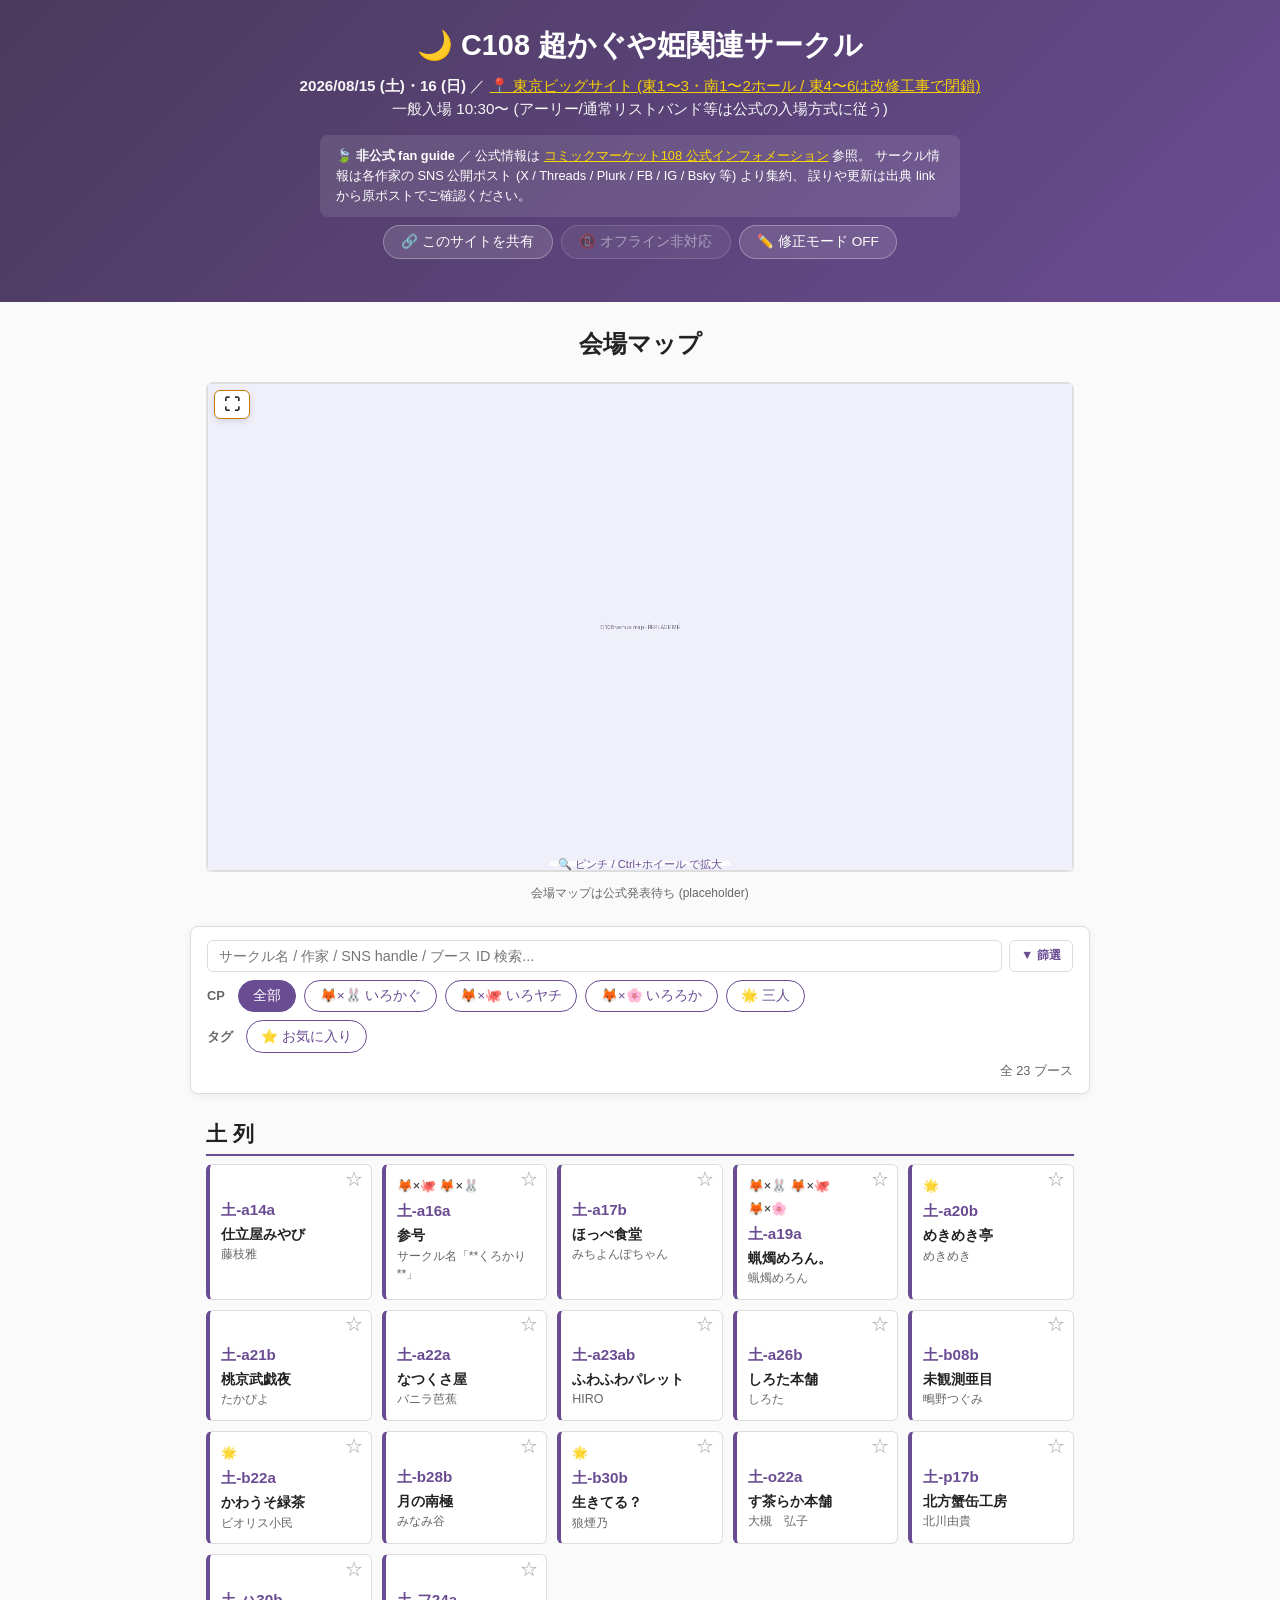
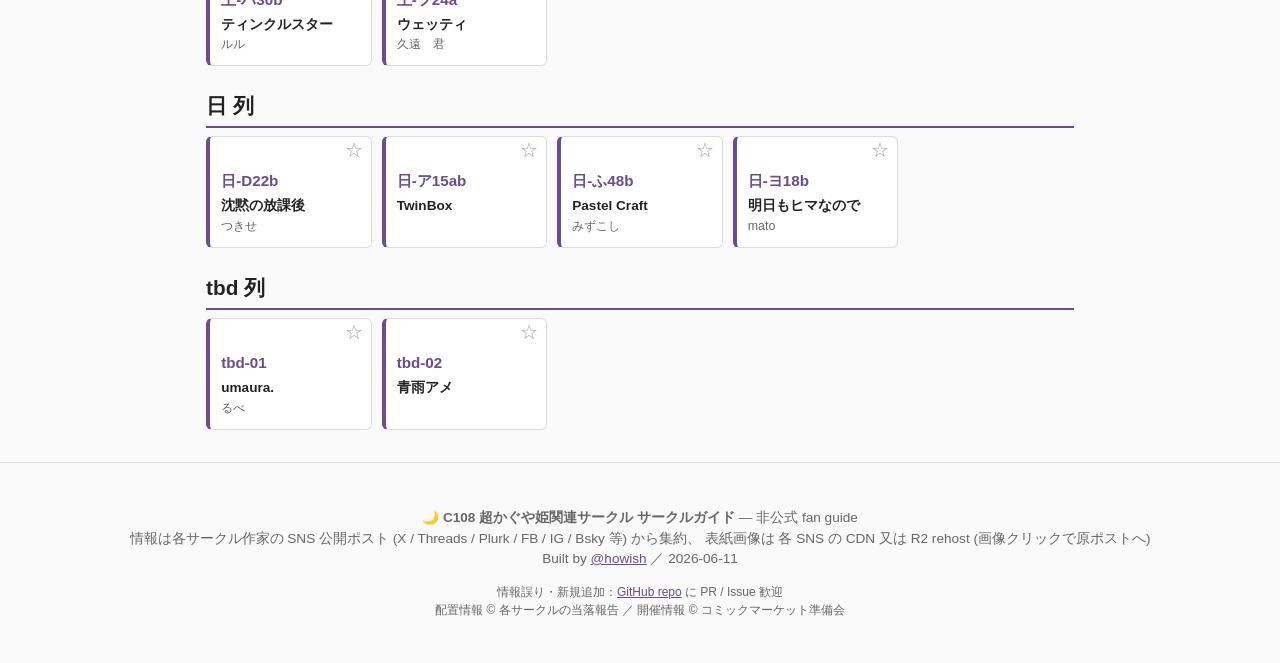
==== c108-2026-08/index.html @ 0a17d231 "c108-2026-08: bootstrap C108 超かぐや姫 circle guide (23 booths) Comiket 108 (2026-08-15/16, Tokyo Big Si" ====
<!DOCTYPE html>
<html lang="ja">
<head>
<meta charset="UTF-8">
<meta name="viewport" content="width=device-width, initial-scale=1.0">
<!-- Page title, html[lang], and most chrome text are injected from event.js + i18n.js at runtime;
     these defaults are crawler / first-paint fallbacks. -->
<title>C108 超かぐや姫関連サークル</title>
<meta name="description" content="2026/8/15-16 東京ビッグサイト C108 — 超かぐや姫！関連サークルの配置・新刊予定・X リンクを 1 ページで">
<link rel="stylesheet" href="../event-shell.css?v=1781177578">
<link rel="manifest" href="manifest.json?v=1781177578">
<link rel="icon" type="image/svg+xml" href="../icon.svg?v=1781177578">

<!-- OG / Twitter — also overwritten at runtime from event.js, but crawlers
     (FB / Twitter / Discord) usually only see the static HTML, so keep these
     event-specific. Use absolute URLs so platforms don't mis-resolve. -->
<meta property="og:type" content="website">
<meta property="og:url" content="https://yachi8000.app/c108-2026-08/">
<meta property="og:title" content="C108 超かぐや姫関連サークル">
<meta property="og:description" content="2026/8/15-16 東京ビッグサイト C108 — 超かぐや姫！関連サークルの配置・新刊予定・X リンクを 1 ページで">
<meta property="og:image" content="https://yachi8000.app/c108-2026-08/og.png">
<meta property="og:image:width" content="1200">
<meta property="og:image:height" content="630">
<meta name="twitter:card" content="summary_large_image">
<meta name="twitter:title" content="C108 超かぐや姫関連サークル">
<meta name="twitter:description" content="2026/8/15-16 東京ビッグサイト C108 — 超かぐや姫！関連サークルの配置・新刊予定・X リンクを 1 ページで">
<meta name="twitter:image" content="https://yachi8000.app/c108-2026-08/og.png">
</head>
<body>
<header>
  <h1 id="event-title">🌙 ...</h1>
  <p class="event-info" id="event-info"></p>
  <p class="disclaimer" id="event-disclaimer"></p>
  <p class="community-credit" id="community-credit"></p>
  <div class="header-actions">
    <button class="share-btn" id="share-btn" type="button">🔗 このサイトを共有</button>
    <button class="offline-btn" id="offline-btn" type="button" hidden>📥 オフライン対応 ON</button>
    <button class="edit-btn" id="edit-mode-btn" type="button">✏️ 修正モード OFF</button>
    <button class="edit-pending-btn" id="edit-pending-btn" type="button" hidden>📤 修正案を送信 (<span id="edit-pending-count">0</span>件)</button>
  </div>
  <p class="offline-status" id="offline-status"></p>
</header>

<div class="edit-panel" id="edit-panel" hidden>
  <div class="edit-panel-backdrop" id="edit-panel-backdrop"></div>
  <div class="edit-panel-content">
    <button class="edit-panel-close" id="edit-panel-close" type="button" aria-label="閉じる">×</button>
    <h2 id="edit-panel-title">📤 修正案を送信</h2>
    <p id="edit-panel-summary"></p>
    <div class="edit-panel-actions">
      <button type="button" id="edit-submit-download" class="edit-submit-btn primary">💾 .md ファイルで保存</button>
      <button type="button" id="edit-submit-github" class="edit-submit-btn">🐙 GitHub Issue として送信</button>
      <button type="button" id="edit-submit-copy" class="edit-submit-btn">📋 クリップボードコピー</button>
    </div>
    <p class="edit-panel-hint" id="edit-panel-hint"></p>
    <details class="edit-preview">
      <summary id="edit-preview-summary">提出内容プレビュー</summary>
      <pre id="edit-preview-text"></pre>
    </details>
    <div class="edit-panel-danger">
      <button type="button" id="edit-clear-all" class="edit-clear-btn">🗑 すべての編集を破棄</button>
    </div>
    <p class="edit-panel-note" id="edit-panel-note">
      submitted な修正案は維持者がレビューしてからサイトに反映されます。妥当性がない / spam 判定された case は close される場合があります。
    </p>
  </div>
</div>

<section class="map-section">
  <h2 id="map-section-title">会場マップ</h2>
  <div class="map-zoom-viewport" id="map-zoom-viewport">
    <div class="map-overlay-wrap">
      <img id="venue-map" src="map.jpg?v=1781177578" alt="会場マップ" class="venue-map">
      <svg id="venue-map-overlay" class="venue-map-overlay" viewBox="0 0 100 100" preserveAspectRatio="none" aria-hidden="true"></svg>
    </div>
    <button class="map-fullscreen-btn" id="map-fullscreen-btn" type="button" aria-label="全画面 / Fullscreen">⛶</button>
    <button class="map-zoom-reset" id="map-zoom-reset" type="button" aria-label="ズーム リセット" hidden>↺</button>
    <span class="map-zoom-hint" id="map-zoom-hint">🔍 ピンチ / Ctrl+ホイール で拡大</span>
  </div>
  <p class="map-caption" id="map-caption"></p>
</section>

<section class="filter-section" id="filter-section">
  <div class="filters">
    <div class="search-wrap">
      <input type="search" id="search-input" placeholder="サークル名 / 作家 / SNS handle / ブース ID 検索..." class="search-input" autocomplete="off">
      <button type="button" id="search-clear" class="search-clear" hidden aria-label="検索クリア">×</button>
      <button type="button" id="filter-collapse-btn" class="filter-collapse-btn" aria-pressed="false" title="篩選 顯示切換">▼ 篩選</button>
    </div>
  </div>
  <div class="filter-rows-wrap" id="filter-rows-wrap">
  <div class="filters filters-cp" id="filters-cp">
    <span class="filter-row-label" id="filter-cp-label">CP</span>
    <button class="filter-btn active" id="filter-all-btn" data-filter="all">全部</button>
    <!-- CP buttons injected at runtime from filters.js -->
  </div>
  <div class="filters filters-work" id="filters-work">
    <span class="filter-row-label" id="filter-work-label">作品</span>
    <!-- Work buttons injected at runtime from filters.js -->
  </div>
  <div class="filters filters-medium" id="filters-medium">
    <span class="filter-row-label" id="filter-medium-label">媒介</span>
    <!-- Medium buttons injected at runtime from filters.js -->
  </div>
  <div class="filters filters-tag" id="filters-tag">
    <span class="filter-row-label" id="filter-tag-label">タグ</span>
    <button class="filter-btn" id="filter-fav-btn" data-filter="fav" title="自分でマークした お気に入りのみ表示">⭐ お気に入り</button>
    <!-- Tag buttons injected at runtime from filters.js -->
  </div>
  <div class="filters filters-area" id="filters-area">
    <span class="filter-row-label" id="filter-area-label">専區</span>
    <!-- Area buttons injected at runtime from filters.js -->
  </div>
  </div><!-- /.filter-rows-wrap -->
  <div class="filter-stats" id="filter-stats"></div>
</section>

<section class="booths-section" id="booths-section">
  <!-- Per-row grids generated at runtime from EVENT_CONFIG.rows -->
</section>

<button class="back-to-top" id="back-to-top" type="button" aria-label="トップに戻る" hidden>↑</button>

<div class="modal" id="modal" hidden role="dialog" aria-modal="true" aria-labelledby="modal-body">
  <div class="modal-backdrop" id="modal-backdrop"></div>
  <div class="modal-content">
    <div id="modal-body"></div>
  </div>
  <button class="modal-close" id="modal-close" aria-label="閉じる" type="button" onclick="(function(){var m=document.getElementById('modal');m.hidden=true;m.style.display='none';document.body.style.overflow='';try{history.replaceState(null,'',location.pathname+location.search)}catch(e){}})()">×</button>
</div>

<footer id="event-footer"></footer>

<script src="event.js?v=1781177578"></script>
<script src="../i18n.js?v=1781177578"></script>
<script src="../_filters_base.js?v=1781177578"></script>
<script src="filters.js?v=1781177578"></script>
<script src="../profile-patterns.js?v=1781177578"></script>
<script src="../platform-icons.js?v=1781177578"></script>
<script src="../circles.js?v=1781177578"></script>
<script src="data.js?v=1781177578"></script>
<script src="../app.js?v=1781177578"></script>
</body>
</html>
---- event-shell.css ----
/* HTML `hidden` attribute → always wins over any author `display: *` rule.
   Author CSS (e.g. `.modal { display: flex }`) normally beats the UA
   stylesheet's implicit `display: none` for [hidden]. This one-line rule
   restores the spec intent so JS can set `el.hidden = true` without each
   element type needing its own `.foo[hidden] { display: none !important }`
   companion rule. */
[hidden] { display: none !important; }

:root {
  --bg: #fafafa;
  --bg-card: #fff;
  --text: #222;
  --text-muted: #666;
  --border: #ddd;
  --tier-sp: #d32f2f;
  --tier-a: #f57c00;
  --tier-b: #1976d2;
  --tier-c: #616161;
  --accent: #6a4c93;
}

* { box-sizing: border-box; }

body {
  font-family: -apple-system, BlinkMacSystemFont, "Hiragino Sans", "Yu Gothic UI", sans-serif;
  background: var(--bg);
  color: var(--text);
  margin: 0;
  padding: 0;
  line-height: 1.5;
}

header {
  background: linear-gradient(135deg, #4a3a5c 0%, #6a4c93 100%);
  color: #fff;
  padding: 1.5rem 1rem;
  text-align: center;
}

header h1 {
  margin: 0 0 0.5rem 0;
  font-size: 1.8rem;
}

header .event-info {
  margin: 0.5rem 0;
  font-size: 0.95rem;
  opacity: 0.95;
}

header .disclaimer {
  margin: 0.9rem auto 0 auto;
  padding: 0.7rem 1rem;
  background: rgba(255,255,255,0.10);
  border-radius: 8px;
  font-size: 0.8rem;
  line-height: 1.55;
  max-width: 640px;
  text-align: left;
}

header .community-credit {
  margin: 0.5rem auto 0 auto;
  font-size: 0.78rem;
  opacity: 0.85;
  max-width: 600px;
  padding: 0.35rem 0.6rem;
  background: rgba(255, 255, 255, 0.07);
  border-radius: 6px;
  border: 1px dashed rgba(255, 215, 0, 0.4);
}
/* Hide the credit block when the event hasn't set
   EVENT_CONFIG.community_catalog_url. app.js removes the element on
   load, but this rule keeps the pre-JS first paint clean too (prevents
   an empty bordered box from flashing during init). */
header .community-credit:empty {
  display: none;
}

header a {
  color: #ffd700;
  text-decoration: underline;
}

.share-btn {
  margin-top: 0.8rem;
  padding: 0.45rem 1.1rem;
  background: rgba(255,255,255,0.12);
  color: #fff;
  border: 1px solid rgba(255,255,255,0.3);
  border-radius: 20px;
  font-size: 0.85rem;
  cursor: pointer;
  transition: background 0.15s;
}

.share-btn:hover, .share-btn:active {
  background: rgba(255,255,255,0.25);
}

.share-btn.copied {
  background: #ffd700;
  color: #4a3a5c;
  border-color: #ffd700;
}

.header-actions {
  display: flex;
  flex-wrap: wrap;
  gap: 0.5rem;
  justify-content: center;
  margin-top: 0.5rem;
}

.header-actions .share-btn,
.header-actions .offline-btn {
  margin-top: 0;
}

.offline-btn {
  padding: 0.45rem 1.1rem;
  background: rgba(255,255,255,0.12);
  color: #fff;
  border: 1px solid rgba(255,255,255,0.3);
  border-radius: 20px;
  font-size: 0.85rem;
  cursor: pointer;
  transition: background 0.15s, border-color 0.15s;
}

.offline-btn:hover, .offline-btn:active {
  background: rgba(255,255,255,0.25);
}

.offline-btn.caching {
  background: rgba(255,215,0,0.25);
  border-color: #ffd700;
  cursor: progress;
}

.offline-btn.ready {
  background: rgba(76,175,80,0.85);
  border-color: #4caf50;
}

.offline-btn:disabled {
  opacity: 0.5;
  cursor: not-allowed;
}

.offline-status {
  margin: 0.4rem auto 0 auto;
  font-size: 0.78rem;
  color: rgba(255,255,255,0.85);
  min-height: 1em;
  max-width: 540px;
}

.edit-btn,
.edit-pending-btn {
  padding: 0.45rem 1.1rem;
  background: rgba(255,255,255,0.12);
  color: #fff;
  border: 1px solid rgba(255,255,255,0.3);
  border-radius: 20px;
  font-size: 0.85rem;
  cursor: pointer;
  transition: background 0.15s;
}

.edit-btn:hover, .edit-btn:active,
.edit-pending-btn:hover, .edit-pending-btn:active {
  background: rgba(255,255,255,0.25);
}

.edit-btn.active {
  background: rgba(255,193,7,0.85);
  border-color: #ffc107;
  color: #4a3a5c;
}

.edit-pending-btn {
  background: rgba(76,175,80,0.85);
  border-color: #4caf50;
  font-weight: 600;
}

.edit-mode-banner {
  background: #fff8e1;
  border-left: 4px solid #ffc107;
  padding: 0.5rem 0.8rem;
  margin: 0.4rem 0 0.6rem 0;
  font-size: 0.82rem;
  color: #6b4500;
  border-radius: 4px;
}

.edit-body-textarea {
  width: 100%;
  font-family: inherit;
  font-size: 0.92rem;
  line-height: 1.5;
  padding: 0.6rem;
  border: 1.5px solid #ffc107;
  border-radius: 6px;
  box-sizing: border-box;
  min-height: 240px;
  resize: vertical;
}

.edit-action-row {
  display: flex;
  gap: 0.5rem;
  margin: 0.5rem 0;
}

.edit-save-btn,
.edit-revert-btn {
  padding: 0.5rem 1rem;
  border-radius: 6px;
  border: none;
  cursor: pointer;
  font-size: 0.88rem;
}

.edit-save-btn {
  background: #4caf50;
  color: #fff;
  font-weight: 600;
}

.edit-revert-btn {
  background: #e0e0e0;
  color: #555;
}

.edit-panel {
  position: fixed;
  inset: 0;
  z-index: 200;
  display: flex;
  align-items: center;
  justify-content: center;
}

.edit-panel-backdrop {
  position: absolute;
  inset: 0;
  background: rgba(0,0,0,0.55);
}

.edit-panel-content {
  position: relative;
  background: #fff;
  max-width: 640px;
  width: 90%;
  max-height: 88vh;
  overflow-y: auto;
  padding: 1.5rem;
  border-radius: 10px;
  box-shadow: 0 6px 24px rgba(0,0,0,0.25);
}

.edit-panel-close {
  position: absolute;
  top: 0.4rem;
  right: 0.6rem;
  background: none;
  border: none;
  font-size: 1.8rem;
  cursor: pointer;
  line-height: 1;
}

.edit-panel-content h2 {
  margin: 0 0 0.6rem 0;
  font-size: 1.2rem;
}

.edit-panel-actions {
  display: flex;
  gap: 0.6rem;
  margin: 1rem 0;
  flex-wrap: wrap;
}

.edit-submit-btn {
  padding: 0.7rem 1.2rem;
  border: none;
  border-radius: 6px;
  font-size: 0.92rem;
  cursor: pointer;
  font-weight: 600;
}

.edit-submit-btn.primary {
  background: #2e7d32;
  color: #fff;
}
.edit-submit-btn.primary:hover {
  background: #1b5e20;
}

.edit-submit-btn:not(.primary) {
  background: #f0f0f0;
  color: #333;
}

.edit-panel-hint {
  margin: -0.4rem 0 0.6rem;
  font-size: 0.85rem;
  color: var(--text-muted);
}
.edit-panel-hint.warn {
  background: #fff7e0;
  border: 1px solid #f5d76e;
  border-radius: 4px;
  padding: 0.5rem 0.7rem;
  color: #7a5a00;
}

.edit-preview {
  margin: 1rem 0;
  font-size: 0.85rem;
}

.edit-preview pre {
  max-height: 280px;
  overflow: auto;
  background: #f8f8f8;
  padding: 0.6rem;
  border-radius: 4px;
  font-size: 0.78rem;
  white-space: pre-wrap;
}

.edit-panel-danger {
  margin-top: 1rem;
  padding-top: 0.8rem;
  border-top: 1px dashed #ddd;
}

.edit-clear-btn {
  background: #fff;
  color: #d32f2f;
  border: 1px solid #d32f2f;
  padding: 0.4rem 0.9rem;
  border-radius: 6px;
  cursor: pointer;
  font-size: 0.82rem;
}

.edit-panel-note {
  margin-top: 1rem;
  font-size: 0.78rem;
  color: #666;
}

section {
  max-width: 900px;
  margin: 1.5rem auto;
  padding: 0 1rem;
}

.map-section {
  text-align: center;
}

.map-zoom-viewport {
  position: relative;
  display: inline-block;
  max-width: 100%;
  overflow: hidden;
  touch-action: none;  /* let JS handle pinch + pan */
  line-height: 0;
}

.map-overlay-wrap {
  position: relative;
  display: inline-block;
  max-width: 100%;
  line-height: 0;
  transform-origin: 0 0;
  will-change: transform;
  user-select: none;
  -webkit-user-drag: none;
  /* Border + shadow live on the wrap (not the img) so the SVG overlay
   * can use inset: 0 — no more 2px arithmetic that broke fullscreen
   * alignment after we dropped the img border. */
  border: 2px solid var(--border);
  border-radius: 8px;
  box-shadow: 0 2px 8px rgba(0,0,0,0.1);
  box-sizing: border-box;
}
.map-overlay-wrap.zoomed { cursor: grab; }
.map-overlay-wrap.dragging { cursor: grabbing; }

.map-zoom-reset {
  position: absolute;
  top: 8px;
  right: 8px;
  z-index: 5;
  background: #fff;
  border: 1px solid #c47b00;
  border-radius: 6px;
  padding: 0.35rem 0.55rem;
  cursor: pointer;
  font-size: 1rem;
  font-weight: 700;
  color: #2a2a2a;
  line-height: 1;
  box-shadow: 0 2px 6px rgba(0,0,0,0.12);
}
.map-zoom-reset:hover { background: #ffd84a; }

.map-fullscreen-btn {
  position: absolute;
  top: 8px;
  left: 8px;
  z-index: 5;
  background: #fff;
  border: 1px solid #c47b00;
  border-radius: 6px;
  padding: 0.35rem 0.55rem;
  cursor: pointer;
  font-size: 1rem;
  font-weight: 700;
  color: #2a2a2a;
  line-height: 1;
  box-shadow: 0 2px 6px rgba(0,0,0,0.12);
}
.map-fullscreen-btn:hover { background: #ffd84a; }

/* Pseudo-fullscreen: lift the viewport above everything.
 * No flex centering — the JS pan logic (clampPan) does centering by
 * computing translate(tx, ty) for the wrap whenever scale <= 1, so it's
 * the single source of truth for placement. Flex centering on top of
 * that would double-offset and push the map off-screen on zoom. */
.map-zoom-viewport.fullscreen {
  position: fixed;
  inset: 0;
  width: 100vw;
  height: 100vh;
  z-index: 9999;
  background: #1a1a1a;
  max-width: none;
  display: block;
}
.map-zoom-viewport.fullscreen .map-overlay-wrap {
  max-width: none;
  max-height: none;
  /* Keep inline-block so the wrap shrinks to img dimensions —
   * display:block stretched it to 100vw while the img stayed at its
   * aspect ratio, leaving the SVG overlay wider than the img and
   * pushing booth rects to the right of their labels. */
  display: inline-block;
  /* Drop wrap border + shadow in fullscreen so the SVG padding-box
   * (which inset:0 binds to) doesn't carry a 2px offset that would
   * shift hit-rects right of their labels. The dark fullscreen bg
   * provides edge contrast already. */
  border: none;
  box-shadow: none;
  border-radius: 0;
}
.map-zoom-viewport.fullscreen .venue-map {
  display: block;
  max-width: 100vw;
  max-height: 100vh;
  width: auto;
  height: auto;
  border: none;
}
/* Hint chip should sit above the dark bg in fullscreen. */
.map-zoom-viewport.fullscreen .map-zoom-hint {
  background: rgba(255,255,255,0.85);
}

.map-zoom-hint {
  position: absolute;
  bottom: 6px;
  left: 50%;
  transform: translateX(-50%);
  z-index: 4;
  background: rgba(255,255,255,0.78);
  color: #6a4c93;
  font-size: 0.7rem;
  padding: 0.15rem 0.55rem;
  border-radius: 10px;
  pointer-events: none;
  transition: opacity 0.4s;
}
.map-zoom-hint.hidden { opacity: 0; }

.venue-map {
  max-width: 100%;
  height: auto;
  display: block;
}

.venue-map-overlay {
  position: absolute;
  inset: 0;
  width: 100%;
  height: 100%;
  pointer-events: none;
  border-radius: 6px;
}

.venue-map-overlay rect.match {
  fill: #ffd84a;
  fill-opacity: 0.55;
  stroke: #c47b00;
  stroke-width: 0.25;
  stroke-opacity: 0.9;
  vector-effect: non-scaling-stroke;
  pointer-events: none;
}

.venue-map-overlay rect.group {
  fill: none;
  stroke: #6a4c93;
  stroke-width: 0.4;
  stroke-dasharray: 1.2 0.6;
  stroke-opacity: 0.75;
  vector-effect: non-scaling-stroke;
  pointer-events: none;
}

.venue-map-overlay rect.click-target {
  fill: transparent;
  stroke: transparent;
  pointer-events: all;
  cursor: pointer;
  transition: fill 0.12s;
}
.venue-map-overlay rect.click-target:hover {
  fill: rgba(196, 123, 0, 0.18);
}

.map-popup {
  position: absolute;
  background: #fff;
  border: 1px solid #c47b00;
  border-radius: 6px;
  padding: 0.5rem 0.55rem;
  box-shadow: 0 4px 14px rgba(0,0,0,0.18);
  z-index: 100;
  min-width: 170px;
  max-width: 240px;
  max-height: 70vh;
  overflow-y: auto;
  font-size: 0.85rem;
  color: #2a2a2a;
  cursor: pointer;
  transition: box-shadow 0.12s;
}
.map-popup:hover {
  box-shadow: 0 6px 18px rgba(196, 123, 0, 0.3);
}
.map-popup .popup-header {
  display: flex;
  align-items: baseline;
  gap: 0.4rem;
  flex-wrap: wrap;
  margin-bottom: 0.1rem;
}
.map-popup .popup-id {
  font-weight: 700;
  color: #c47b00;
  font-size: 0.9rem;
  flex-shrink: 0;
}
.map-popup .popup-name {
  font-weight: 600;
  line-height: 1.25;
  min-width: 0;
  word-break: break-word;
}
.map-popup .popup-author {
  font-size: 0.75rem;
  color: #666;
  margin: 0.1rem 0 0.35rem;
}
.map-popup .popup-thumb {
  display: block;
  width: 100%;
  height: auto;
  border-radius: 4px;
  margin: 0.3rem 0 0.15rem;
  background: #f5efe2;
}
.map-popup .popup-no-thumb {
  display: block;
  padding: 0.4rem 0.5rem;
  margin: 0.3rem 0 0.15rem;
  background: #fff7d6;
  border: 1px dashed #c47b00;
  border-radius: 4px;
  color: #6a4c93;
  font-size: 0.78rem;
  text-align: center;
}
.map-popup .popup-close {
  position: absolute;
  top: 1px;
  right: 4px;
  background: rgba(255,255,255,0.85);
  border: none;
  cursor: pointer;
  color: #888;
  font-size: 1.1rem;
  padding: 0 0.3rem;
  line-height: 1;
  border-radius: 3px;
}
.map-popup .popup-close:hover { color: #2a2a2a; background: #fff; }

@keyframes booth-pulse {
  0%   { box-shadow: 0 0 0 0 rgba(255, 216, 74, 0.0); transform: scale(1); }
  20%  { box-shadow: 0 0 14px 6px rgba(255, 216, 74, 0.9); transform: scale(1.02); }
  100% { box-shadow: 0 0 0 0 rgba(255, 216, 74, 0.0); transform: scale(1); }
}
.booth-card.pulse {
  animation: booth-pulse 1.4s ease-out;
}

.map-caption {
  font-size: 0.75rem;
  color: var(--text-muted);
  margin-top: 0.3rem;
}

.filter-section {
  background: var(--bg-card);
  border: 1px solid var(--border);
  border-radius: 8px;
  padding: 0.8rem 1rem;
  position: sticky;
  top: 0;
  z-index: 50;
  box-shadow: 0 2px 8px rgba(0,0,0,0.06);
}

.filters {
  display: flex;
  flex-wrap: wrap;
  gap: 0.5rem;
  align-items: center;
  margin-bottom: 0.5rem;
}
/* hidden attribute respected via global [hidden] rule at top of file */

.filter-row-label {
  font-size: 0.8rem;
  color: var(--text-muted);
  font-weight: 600;
  margin-right: 0.3rem;
}

.cover-link { display: block; text-align: center; margin: 0.8rem 0; }

.cover-carousel {
  display: flex;
  overflow-x: auto;
  scroll-snap-type: x mandatory;
  gap: 0.6rem;
  margin: 0.8rem 0;
  padding-bottom: 0.4rem;
  -webkit-overflow-scrolling: touch;
  scrollbar-width: thin;
}

.cover-carousel::-webkit-scrollbar {
  height: 6px;
}
.cover-carousel::-webkit-scrollbar-thumb {
  background: rgba(106,76,147,0.4);
  border-radius: 3px;
}

.cover-slide {
  scroll-snap-align: center;
  flex: 0 0 100%;
  display: flex;
  justify-content: center;
}

.cover-img {
  max-width: 100%;
  max-height: 85vh;
  border-radius: 6px;
  border: 1px solid var(--border);
  display: inline-block;
  background: #f5f5f5;
  min-height: 60px;
  object-fit: contain;
}

.cover-slide { position: relative; }

.cover-kind-badge {
  position: absolute;
  top: 0.5rem;
  left: 0.5rem;
  padding: 0.1rem 0.45rem;
  font-size: 0.7rem;
  border-radius: 4px;
  background: rgba(0, 0, 0, 0.62);
  color: #fff;
  pointer-events: none;
}

.carousel-hint {
  font-size: 0.75rem;
  color: var(--text-muted);
  text-align: center;
  margin: -0.4rem 0 0.6rem;
}

/* --- Edit-mode overlay carousel --- */
.cover-slide-edit {
  flex: 0 0 100%;
  align-items: flex-start;
  padding: 0 0.2rem;
}
.cover-edit-frame {
  position: relative;
  display: inline-block;
  max-width: 100%;
}
.cover-edit-frame .cover-img,
.cover-edit-empty-thumb {
  display: block;
  max-width: 100%;
  max-height: 80vh;
}
.cover-edit-empty-thumb {
  min-width: 200px;
  min-height: 280px;
  border: 1px dashed var(--border);
  border-radius: 6px;
  display: flex;
  align-items: center;
  justify-content: center;
  color: var(--text-muted);
  font-size: 0.85rem;
  background: #fafafa;
}
.cover-edit-idx {
  position: absolute;
  top: 6px;
  left: 6px;
  background: rgba(0,0,0,0.6);
  color: #fff;
  font-size: 0.75rem;
  padding: 2px 6px;
  border-radius: 10px;
  font-weight: 600;
  pointer-events: none;
}
.cover-edit-del,
.cover-edit-arrow {
  position: absolute;
  border: none;
  background: rgba(0,0,0,0.55);
  color: #fff;
  font-weight: 700;
  cursor: pointer;
  border-radius: 50%;
  display: flex;
  align-items: center;
  justify-content: center;
  user-select: none;
  -webkit-tap-highlight-color: transparent;
}
.cover-edit-del:hover,
.cover-edit-arrow:not(:disabled):hover {
  background: rgba(0,0,0,0.8);
}
.cover-edit-del:active,
.cover-edit-arrow:not(:disabled):active {
  transform: scale(0.92);
}
.cover-edit-del {
  top: 6px;
  right: 6px;
  width: 32px;
  height: 32px;
  font-size: 1.1rem;
  background: rgba(180,40,40,0.85);
}
.cover-edit-del:hover {
  background: rgba(200,30,30,1);
}
.cover-edit-arrow {
  top: 50%;
  transform: translateY(-50%);
  width: 36px;
  height: 36px;
  font-size: 1rem;
}
.cover-edit-arrow:disabled {
  opacity: 0.25;
  cursor: not-allowed;
}
.cover-edit-arrow-left { left: 6px; }
.cover-edit-arrow-right { right: 6px; }
.cover-slide-add {
  align-items: center;
  justify-content: center;
}
.cover-edit-add-slide {
  min-width: 200px;
  min-height: 280px;
  border: 2px dashed var(--accent, #6a4c93);
  background: rgba(106,76,147,0.04);
  color: var(--accent, #6a4c93);
  font-size: 3rem;
  font-weight: 300;
  border-radius: 8px;
  cursor: pointer;
  display: flex;
  align-items: center;
  justify-content: center;
  transition: background 0.15s;
}
.cover-edit-add-slide:hover {
  background: rgba(106,76,147,0.12);
}
.edit-images-advanced {
  margin-top: 0.8rem;
  border: 1px solid var(--border);
  border-radius: 6px;
  background: #fafafa;
  padding: 0.4rem 0.6rem;
}
.edit-images-advanced-summary {
  font-size: 0.9rem;
  font-weight: 600;
  color: var(--text-muted);
  cursor: pointer;
  user-select: none;
  padding: 0.2rem 0;
}
.edit-images-advanced-summary:hover {
  color: var(--text);
}
.edit-images-advanced[open] .edit-images-advanced-summary {
  border-bottom: 1px dashed var(--border);
  margin-bottom: 0.4rem;
}
.edit-images-empty {
  text-align: center;
  color: var(--text-muted);
  padding: 1.2rem;
  font-size: 0.9rem;
}

.cover-fallback {
  background: #fff7e6;
  border: 1px dashed #f57c00;
  border-radius: 6px;
  padding: 1rem;
  text-align: center;
  color: #c45200;
  font-size: 0.9rem;
}

.search-wrap {
  position: relative;
  flex: 1 1 200px;
  display: flex;
}

.search-input {
  flex: 1;
  padding: 0.4rem 2rem 0.4rem 0.7rem;
  border: 1px solid var(--border);
  border-radius: 6px;
  font-size: 0.9rem;
}

.search-input:focus {
  outline: none;
  border-color: var(--accent);
}

.search-clear {
  position: absolute;
  right: 0.3rem;
  top: 50%;
  transform: translateY(-50%);
  border: none;
  background: transparent;
  color: var(--text-muted);
  font-size: 1.2rem;
  cursor: pointer;
  width: 1.6rem;
  height: 1.6rem;
  border-radius: 50%;
  display: flex;
  align-items: center;
  justify-content: center;
  line-height: 1;
}

.search-clear:hover { background: #f3edf7; color: var(--accent); }

/* Filter panel collapse — toggle button at the right of the search row
   hides every chip row but keeps the search box visible. State stored in
   localStorage so the choice survives across visits. */
.filter-collapse-btn {
  margin-left: 0.4rem;
  background: #fff;
  border: 1px solid var(--border);
  color: var(--accent);
  padding: 0.4rem 0.7rem;
  border-radius: 6px;
  font-size: 0.78rem;
  font-weight: 600;
  cursor: pointer;
  white-space: nowrap;
}
.filter-collapse-btn:hover { background: #f3edf7; }
.filter-section.collapsed .filter-rows-wrap { display: none; }
.filter-section.collapsed .filter-collapse-btn { background: var(--accent-bg, #ffd84a); border-color: var(--accent); }

.filter-stats {
  font-size: 0.8rem;
  color: var(--text-muted);
  margin-top: 0.3rem;
  text-align: right;
}

.filter-stats.filtered {
  color: var(--accent);
  font-weight: 600;
}

.booth-tags {
  display: flex;
  flex-wrap: wrap;
  gap: 0.2rem;
  margin-bottom: 0.3rem;
  min-height: 1.1rem;
  padding-right: 1.6rem;
}

.tag {
  font-size: 0.8rem;
  cursor: help;
}

.filter-btn {
  padding: 0.4rem 0.9rem;
  border: 1px solid var(--accent);
  border-radius: 20px;
  background: #fff;
  color: var(--accent);
  cursor: pointer;
  font-size: 0.85rem;
  transition: background 0.15s, color 0.15s;
}

.filter-btn:hover { background: #f3edf7; }

.filter-btn.active {
  background: var(--accent);
  color: #fff;
}

.row-title {
  font-size: 1.3rem;
  margin: 1.5rem 0 0.5rem 0;
  padding-bottom: 0.3rem;
  border-bottom: 2px solid var(--accent);
}

.booth-grid {
  display: grid;
  grid-template-columns: repeat(auto-fill, minmax(140px, 1fr));
  gap: 0.6rem;
}

.booth-card {
  background: var(--bg-card);
  border: 1px solid var(--border);
  border-left: 4px solid var(--accent);
  border-radius: 6px;
  padding: 0.7rem;
  cursor: pointer;
  transition: transform 0.1s, box-shadow 0.1s;
  text-align: left;
  font-size: 0.85rem;
}

.booth-card:hover,
.booth-card:focus {
  transform: translateY(-2px);
  box-shadow: 0 4px 8px rgba(0,0,0,0.1);
  outline: 2px solid var(--accent);
  outline-offset: 2px;
}

.booth-card:focus { outline-offset: 2px; }

.booth-card .booth-id {
  font-weight: 700;
  color: var(--accent);
  font-size: 0.95rem;
}

.booth-card .booth-name {
  margin-top: 0.2rem;
  font-weight: 600;
}

.booth-card .booth-author {
  font-size: 0.78rem;
  color: var(--text-muted);
}

.booth-card.favored {
  background: #fff8e1;
  border-color: #ffd700;
}

.fav-star {
  position: absolute;
  top: 0.2rem;
  right: 0.2rem;
  background: transparent;
  border: none;
  font-size: 1.1rem;
  cursor: pointer;
  color: #aaa;
  padding: 0.15rem 0.3rem;
  border-radius: 4px;
  line-height: 1;
  -webkit-tap-highlight-color: rgba(255,215,0,0.3);
}

.fav-star:hover { color: #ffb300; background: rgba(255,215,0,0.15); }
.booth-card.favored .fav-star { color: #f9a825; }

.booth-card {
  position: relative;
}

.booth-card .booth-price {
  font-size: 0.75rem;
  color: #1976d2;
  font-weight: 600;
  margin-top: 0.2rem;
}

.booth-warnings {
  display: flex;
  flex-wrap: wrap;
  gap: 0.2rem;
  margin-top: 0.3rem;
}

.booth-warning {
  font-size: 0.65rem;
  padding: 0.1rem 0.35rem;
  border-radius: 3px;
  background: #fff7e6;
  color: #c45200;
  border: 1px solid #ffc78a;
  font-weight: 600;
  line-height: 1.3;
}

.booth-warning.warn-reprint {
  background: #ffe6e6;
  color: #b71c1c;
  border-color: #ffa0a0;
}

.booth-warning.warn-limit {
  background: #e3f2fd;
  color: #0d47a1;
  border-color: #90caf9;
}

.booth-warning.warn-soldout {
  background: #e8f5e9;
  color: #2e7d32;
  border-color: #a5d6a7;
}

.booth-warning.warn-online {
  background: #f3e5f5;
  color: #6a1b9a;
  border-color: #ce93d8;
}

.booth-warning.warn-noonline {
  background: #fff3e0;
  color: #e65100;
  border-color: #ffb74d;
}

.modal-warnings {
  display: flex;
  flex-wrap: wrap;
  gap: 0.35rem;
  margin: 0.6rem 0 0.8rem 0;
}

.modal-warnings .booth-warning {
  font-size: 0.78rem;
  padding: 0.25rem 0.6rem;
  border-radius: 4px;
}

.modal-warnings a.warn-link {
  text-decoration: none;
  position: relative;
}

.modal-warnings a.warn-link::after {
  content: " 🔗";
  font-size: 0.7em;
  opacity: 0.7;
}

.modal-warnings a.warn-link:hover {
  filter: brightness(0.92);
  text-decoration: underline;
}

.back-to-top {
  position: fixed;
  bottom: 1.2rem;
  right: 1.2rem;
  width: 3rem;
  height: 3rem;
  border-radius: 50%;
  border: none;
  background: var(--accent);
  color: #fff;
  font-size: 1.4rem;
  cursor: pointer;
  box-shadow: 0 4px 12px rgba(0,0,0,0.2);
  z-index: 60;
  opacity: 0.9;
  transition: opacity 0.15s, transform 0.15s;
}

.back-to-top:hover { opacity: 1; transform: translateY(-2px); }

/* Modal */

.modal {
  position: fixed;
  inset: 0;
  z-index: 1000;
  display: flex;
  justify-content: center;
  align-items: center;
  padding: 1rem;
}

.modal-backdrop {
  position: absolute;
  inset: 0;
  background: rgba(0,0,0,0.5);
}

.modal-content {
  position: relative;
  background: #fff;
  border-radius: 12px;
  max-width: 600px;
  width: 100%;
  max-height: 90vh;
  overflow-y: auto;
  padding: 1.5rem;
  box-shadow: 0 8px 32px rgba(0,0,0,0.2);
  z-index: 1;
}

/* On narrow phones, give the cover carousel more horizontal room by
   breaking out of the modal's padding. The text body stays padded. */
@media (max-width: 600px) {
  .modal-content { padding: 1rem 0.75rem; }
  .cover-carousel {
    margin-left: -0.75rem;
    margin-right: -0.75rem;
  }
  .cover-img { max-height: 90vh; }
}

.edit-images-textarea {
  width: 100%;
  font-family: var(--font-mono, monospace);
  font-size: 0.78rem;
  padding: 0.5rem;
  border: 1px solid var(--border);
  border-radius: 6px;
  resize: vertical;
  margin-top: 0.4rem;
  line-height: 1.4;
  box-sizing: border-box;
}

.edit-images-list {
  display: flex;
  flex-direction: column;
  gap: 0.6rem;
  margin-top: 0.4rem;
}
.edit-images-row {
  border: 1px solid var(--border);
  border-radius: 6px;
  padding: 0.55rem 0.65rem;
  background: var(--bg-alt, #fafafa);
}
.edit-images-row-header {
  display: flex;
  justify-content: space-between;
  align-items: center;
  margin-bottom: 0.4rem;
}
.edit-images-row-idx {
  font-size: 0.78rem;
  font-weight: 600;
  color: var(--text-muted, #666);
}
.edit-images-row-field {
  margin-bottom: 0.4rem;
}
.edit-images-row-field:last-child { margin-bottom: 0; }
.edit-images-row-field label {
  display: block;
  font-size: 0.7rem;
  color: var(--text-muted, #888);
  margin-bottom: 0.15rem;
}
.edit-images-row-input {
  width: 100%;
  font-family: var(--font-mono, monospace);
  font-size: 0.75rem;
  padding: 0.35rem 0.45rem;
  border: 1px solid var(--border);
  border-radius: 4px;
  box-sizing: border-box;
}
.edit-images-row-dispLine {
  display: flex;
  gap: 0.4rem;
  align-items: stretch;
}
.edit-images-row-dispLine .edit-images-row-input {
  flex: 1 1 auto;
  min-width: 0;
}
.edit-images-lock-btn {
  flex: 0 0 auto;
  font-size: 0.72rem;
  padding: 0.2rem 0.55rem;
  border: 1px solid var(--border);
  background: #fff;
  border-radius: 4px;
  cursor: pointer;
  white-space: nowrap;
}
.edit-images-lock-btn.locked {
  background: #fff3d6;
  border-color: #e4b450;
}
.edit-images-remove-btn {
  font-size: 0.72rem;
  padding: 0.2rem 0.55rem;
  border: 1px solid var(--border);
  background: transparent;
  color: #c33;
  border-radius: 4px;
  cursor: pointer;
}
.edit-images-move-btn {
  font-size: 0.85rem;
  padding: 0.15rem 0.45rem;
  border: 1px solid var(--border);
  background: #fff;
  color: #555;
  border-radius: 4px;
  cursor: pointer;
  line-height: 1;
}
.edit-images-move-btn:hover { background: #f0f0f0; }
.edit-images-drag-handle {
  display: inline-flex;
  align-items: center;
  justify-content: center;
  padding: 0.1rem 0.35rem;
  margin-right: 0.25rem;
  color: #888;
  cursor: grab;
  user-select: none;
  font-size: 0.95rem;
  letter-spacing: -0.15em;
  border-radius: 4px;
}
.edit-images-drag-handle:hover { background: #f0f0f0; color: #333; }
.edit-images-drag-handle:active { cursor: grabbing; }
.edit-images-row.dragging { opacity: 0.45; }
.edit-images-row.drop-before { box-shadow: inset 0 3px 0 0 #4a90e2; }
.edit-images-row.drop-after { box-shadow: inset 0 -3px 0 0 #4a90e2; }
.edit-images-add-btn {
  margin-top: 0.5rem;
  padding: 0.4rem 0.8rem;
  border: 1px dashed var(--border);
  background: transparent;
  border-radius: 6px;
  font-size: 0.8rem;
  cursor: pointer;
  align-self: flex-start;
}

.modal-close {
  /* Sibling of modal-content (NOT inside it), positioned relative to the
     fixed .modal — stays fixed at top-right regardless of inner scroll. */
  position: absolute;
  top: 1rem;
  right: 1rem;
  border: 1px solid var(--border);
  background: #fff;
  font-size: 1.8rem;
  font-weight: 700;
  line-height: 1;
  cursor: pointer;
  color: var(--text);
  width: 3rem;
  height: 3rem;
  border-radius: 50%;
  display: flex;
  align-items: center;
  justify-content: center;
  z-index: 1002;
  box-shadow: 0 2px 8px rgba(0,0,0,0.25);
  -webkit-tap-highlight-color: rgba(106,76,147,0.3);
  padding: 0;
}

.modal-close:hover, .modal-close:active, .modal-close:focus {
  background: #f3edf7;
  color: var(--accent);
  outline: none;
  transform: scale(1.05);
}

.modal-close-bottom {
  display: block;
  margin: 1.5rem auto 0;
  padding: 0.7rem 2.5rem;
  border: 1px solid var(--accent);
  background: var(--accent);
  color: #fff;
  border-radius: 24px;
  font-size: 0.95rem;
  font-weight: 600;
  cursor: pointer;
  -webkit-tap-highlight-color: rgba(255,215,0,0.3);
}

.modal-close-bottom:hover, .modal-close-bottom:active {
  background: #5a3f80;
}

.modal-nav {
  display: flex;
  justify-content: space-between;
  gap: 0.5rem;
  margin: 0 0 0.8rem 0;
  padding-right: 3rem; /* space for close button */
}

.modal-nav-btn {
  flex: 1;
  padding: 0.45rem 0.8rem;
  border: 1px solid var(--border);
  background: #f8f5fc;
  color: var(--accent);
  font-size: 0.85rem;
  font-weight: 600;
  cursor: pointer;
  border-radius: 6px;
  -webkit-tap-highlight-color: rgba(106,76,147,0.3);
}

.modal-nav-btn:hover, .modal-nav-btn:active {
  background: var(--accent);
  color: #fff;
}

#modal-body h3 {
  margin: 0 0 0.3rem 0;
  color: var(--accent);
}
#modal-body h3 .modal-circle-aliases {
  font-size: 0.7em;
  font-weight: 400;
  color: var(--text-muted, #7a6a8c);
  margin-left: 0.3em;
}

#modal-body .modal-meta {
  display: flex;
  flex-wrap: wrap;
  gap: 0.4rem;
  margin-bottom: 1rem;
  font-size: 0.85rem;
}

#modal-body .modal-meta span,
#modal-body .modal-meta a.author-chip,
#modal-body .modal-meta a.handle-link,
#modal-body .modal-meta a.social-chip {
  background: #f3edf7;
  padding: 0.2rem 0.6rem;
  border-radius: 12px;
  text-decoration: none;
  color: var(--accent);
  font-weight: 600;
}

#modal-body .modal-meta a.author-chip:hover,
#modal-body .modal-meta a.handle-link:hover,
#modal-body .modal-meta a.social-chip:hover {
  background: var(--accent);
  color: #fff;
}

/* Per-member identity group — keeps the name and that member's SNS
   chips visually attached so "this name owns these handles" reads at
   a glance. Tighter gap than modal-meta to differentiate the cluster. */
#modal-body .modal-meta .author-group {
  display: inline-flex;
  flex-wrap: wrap;
  align-items: center;
  gap: 0.25rem;
}

/* SVG brand icon inside chips — sized to match adjacent text, inherits
   color via currentColor so per-platform tint works. */
.platform-icon {
  width: 1em;
  height: 1em;
  vertical-align: -0.15em;
  fill: currentColor;
}
#modal-body .modal-meta .platform-icon { width: 0.95em; height: 0.95em; }

/* name_inferred (guess from circle_name / handle) — visibly softer so
   the reader knows it's not user-confirmed. */
#modal-body .modal-meta .author-name.inferred {
  opacity: 0.65;
  font-weight: 500;
  font-style: italic;
}

/* Per-platform tint — mirrors circles/circles.css so event modal and
   circle list both look the same. SVG icons inherit color via
   currentColor so the brand color flows into the icon. */
#modal-body .modal-meta a.social-chip-x { background: #e9ecef; color: #000; }
#modal-body .modal-meta a.social-chip-pixiv { background: #e6f0ff; color: #0096fa; }
#modal-body .modal-meta a.social-chip-doujin_tw { background: #fef9e6; color: #b07700; }
#modal-body .modal-meta a.social-chip-booth_pm { background: #ffeae0; color: #c45200; }
#modal-body .modal-meta a.social-chip-gamer { background: #e8f5e9; color: #2e7d32; }
#modal-body .modal-meta a.social-chip-youtube { background: #fdeaea; color: #ff0000; }
#modal-body .modal-meta a.social-chip-marshmallow { background: #fef0f4; color: #ff6699; }
#modal-body .modal-meta a.social-chip-patreon { background: #fff2ec; color: #ff424d; }

/* Anthology / 合本 section (B-big-2 schema, 2026-06-02) — shows books
   published by the booth's circle with contributor breakdowns. Subtle
   styling so it sits between meta and body without dominating. */
#modal-body .modal-anthology {
  margin: 0.8rem 0 0.5rem;
  padding: 0.6rem 0.8rem;
  background: rgba(155, 110, 195, 0.06);
  border-left: 3px solid var(--accent);
  border-radius: 0 6px 6px 0;
}
#modal-body .anthology-header {
  margin: 0 0 0.5rem;
  font-size: 0.9rem;
  color: var(--accent);
  font-weight: 600;
}
#modal-body .anthology-book {
  margin: 0.4rem 0;
}
#modal-body .anthology-book > summary {
  cursor: pointer;
  font-size: 0.88rem;
  padding: 0.2rem 0;
  list-style: none;
}
#modal-body .anthology-book > summary::-webkit-details-marker { display: none; }
#modal-body .anthology-book > summary::before {
  content: '▸ ';
  color: var(--accent);
  display: inline-block;
  transition: transform 0.15s;
}
#modal-body .anthology-book[open] > summary::before {
  transform: rotate(90deg);
}
#modal-body .anthology-note {
  margin: 0.3rem 0 0.4rem 1rem;
  font-size: 0.8rem;
  color: #555;
}
#modal-body .anthology-contributors {
  margin: 0.3rem 0 0.3rem 1rem;
  display: flex;
  flex-wrap: wrap;
  gap: 0.3rem;
}
#modal-body .anthology-contributor-chip {
  background: rgba(155, 110, 195, 0.12);
  color: var(--accent);
  padding: 0.1rem 0.4rem;
  border-radius: 4px;
  font-size: 0.75rem;
  text-decoration: none;
}
#modal-body a.anthology-contributor-chip:hover {
  background: var(--accent);
  color: #fff;
}

/* Consignment partner chip (寄攤 / 委託) — visually de-emphasised so the
   primary author chip stays dominant. Differentiation via style alone:
   - dashed outline (no fill bg) — primary has solid fill
   - smaller font + tighter padding — secondary status
   - lighter font weight
   - square-rounded corners (4px) vs primary's pill (12px) — shape diff
   - opacity 0.85 — slight visual recede
   Hover snaps to primary-style (filled, sharper) so click intent is clear. */
#modal-body .modal-meta a.author-chip.consignment {
  background: transparent;
  border: 1px dashed var(--accent);
  border-radius: 4px;
  color: var(--accent);
  font-weight: 500;
  font-size: 0.78rem;
  padding: 0.12rem 0.45rem;
  opacity: 0.85;
}
#modal-body .modal-meta a.author-chip.consignment:hover {
  background: var(--accent);
  color: #fff;
  border-style: solid;
  opacity: 1;
}
#modal-body .modal-meta a.social-chip-bsky { background: #e6f0ff; color: #0085ff; }
#modal-body .modal-meta a.social-chip-fb { background: #e7f0ff; color: #1877f2; }
#modal-body .modal-meta a.social-chip-ig { background: #fef0f4; color: #d81b60; }
#modal-body .modal-meta a.social-chip-threads { background: #ebebeb; color: #000; }
#modal-body .modal-meta a.social-chip-plurk { background: #fff2e1; color: #cd6800; }
#modal-body .modal-meta a.social-chip-aggregator { background: #f0f9e8; color: #2e7d32; }
#modal-body .modal-meta a.social-chip-wix,
#modal-body .modal-meta a.social-chip-blog { background: #f5e9ff; color: #6a1b9a; }
#modal-body .modal-meta a.social-chip-x:hover,
#modal-body .modal-meta a.social-chip-pixiv:hover,
#modal-body .modal-meta a.social-chip-bsky:hover,
#modal-body .modal-meta a.social-chip-fb:hover,
#modal-body .modal-meta a.social-chip-ig:hover,
#modal-body .modal-meta a.social-chip-threads:hover,
#modal-body .modal-meta a.social-chip-plurk:hover,
#modal-body .modal-meta a.social-chip-aggregator:hover,
#modal-body .modal-meta a.social-chip-wix:hover,
#modal-body .modal-meta a.social-chip-blog:hover,
#modal-body .modal-meta a.social-chip-doujin_tw:hover,
#modal-body .modal-meta a.social-chip-booth_pm:hover,
#modal-body .modal-meta a.social-chip-gamer:hover,
#modal-body .modal-meta a.social-chip-youtube:hover,
#modal-body .modal-meta a.social-chip-marshmallow:hover,
#modal-body .modal-meta a.social-chip-patreon:hover { color: #fff; }

.modal-fav {
  background: #fffaf0;
  color: #c45200;
  border: 1px solid #ffc78a;
  padding: 0.2rem 0.7rem;
  border-radius: 12px;
  font-size: 0.85rem;
  font-weight: 600;
  cursor: pointer;
  -webkit-tap-highlight-color: rgba(255,215,0,0.3);
}

.modal-fav.favored {
  background: #ffd700;
  color: #4a3a5c;
  border-color: #f9a825;
}

.modal-fav:hover { filter: brightness(0.95); }

#modal-body .modal-body-md {
  font-size: 0.92rem;
  line-height: 1.65;
  white-space: pre-wrap;
}

#modal-body .modal-body-md strong {
  color: var(--accent);
}

#modal-body .x-link {
  display: inline-block;
  margin: 0.6rem 0;
  padding: 0.5rem 1rem;
  background: #000;
  color: #fff;
  border-radius: 6px;
  text-decoration: none;
  font-weight: 600;
  font-size: 0.85rem;
}

#modal-body .x-link:hover { background: #333; }

footer {
  text-align: center;
  padding: 2rem 1rem;
  color: var(--text-muted);
  font-size: 0.85rem;
  border-top: 1px solid var(--border);
  margin-top: 2rem;
}

footer a { color: var(--accent); }

.footer-meta { font-size: 0.75rem; margin-top: 0.5rem; }

@media (max-width: 600px) {
  header h1 { font-size: 1.4rem; }
  header .event-info { font-size: 0.85rem; }
  .booth-grid { grid-template-columns: repeat(auto-fill, minmax(110px, 1fr)); }
  .booth-card { font-size: 0.78rem; padding: 0.5rem; }
  .filter-section {
    padding: 0.5rem;
    border-radius: 0;
    margin: 0;
    max-width: 100%;
  }
  .filters { gap: 0.3rem; margin-bottom: 0.3rem; }
  .filter-btn { font-size: 0.78rem; padding: 0.3rem 0.6rem; }
  .filter-row-label { font-size: 0.7rem; }
  .search-input { font-size: 0.85rem; padding: 0.3rem 0.5rem; }
}
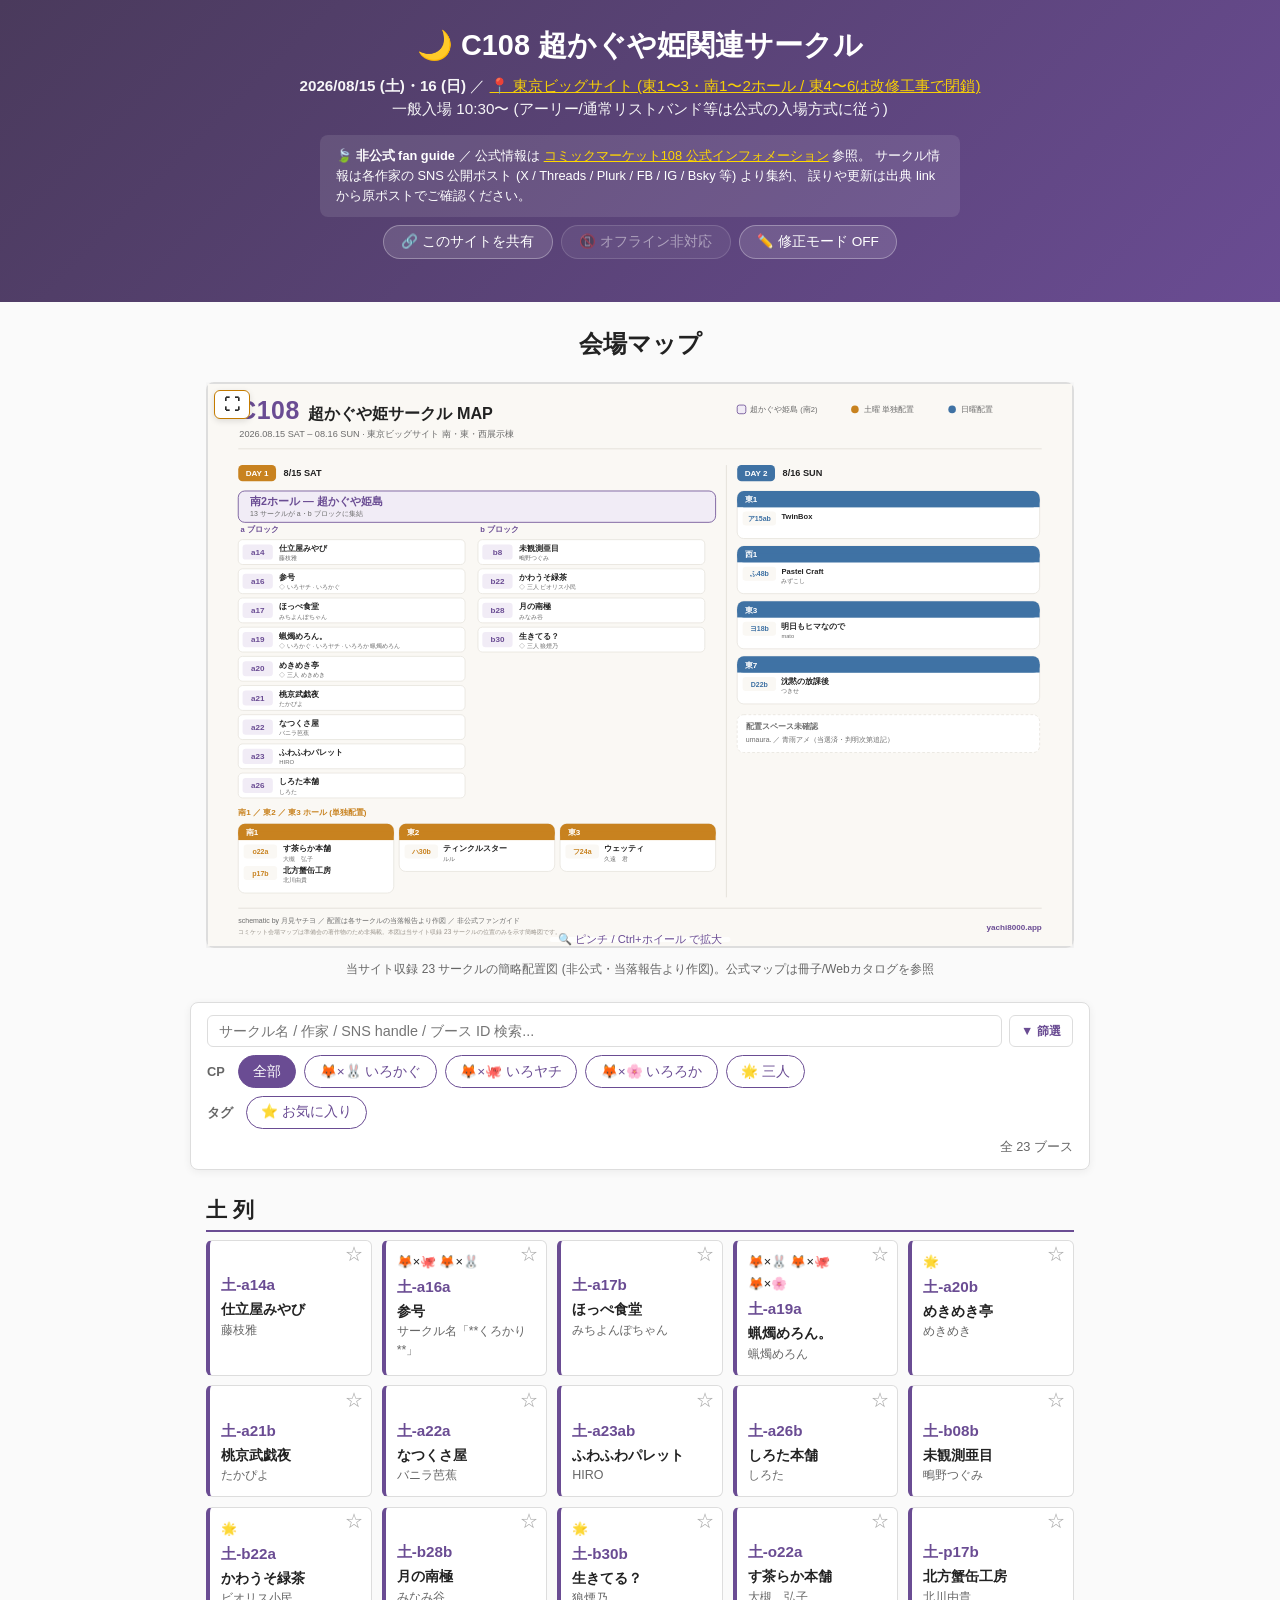
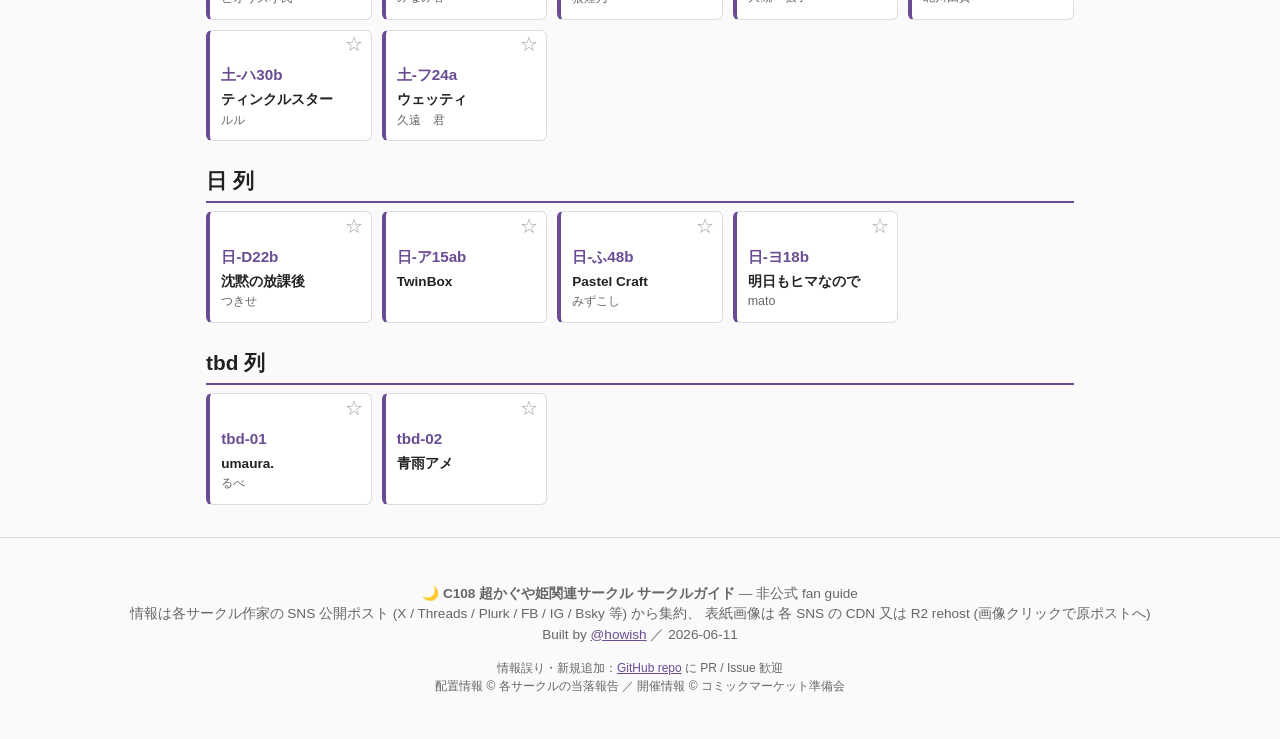
==== commit f131825f: "c108: self-drawn venue schematic map (SVG) replacing placeholder Comiket publishes no reusable block" ====
--- a/c108-2026-08/index.html
+++ b/c108-2026-08/index.html
@@ -7,9 +7,9 @@
      these defaults are crawler / first-paint fallbacks. -->
 <title>C108 超かぐや姫関連サークル</title>
 <meta name="description" content="2026/8/15-16 東京ビッグサイト C108 — 超かぐや姫！関連サークルの配置・新刊予定・X リンクを 1 ページで">
-<link rel="stylesheet" href="../event-shell.css?v=1781177578">
-<link rel="manifest" href="manifest.json?v=1781177578">
-<link rel="icon" type="image/svg+xml" href="../icon.svg?v=1781177578">
+<link rel="stylesheet" href="../event-shell.css?v=1781356967">
+<link rel="manifest" href="manifest.json?v=1781356967">
+<link rel="icon" type="image/svg+xml" href="../icon.svg?v=1781356967">
 
 <!-- OG / Twitter — also overwritten at runtime from event.js, but crawlers
      (FB / Twitter / Discord) usually only see the static HTML, so keep these
@@ -70,7 +70,7 @@
   <h2 id="map-section-title">会場マップ</h2>
   <div class="map-zoom-viewport" id="map-zoom-viewport">
     <div class="map-overlay-wrap">
-      <img id="venue-map" src="map.jpg?v=1781177578" alt="会場マップ" class="venue-map">
+      <img id="venue-map" src="map.jpg?v=1781356967" alt="会場マップ" class="venue-map">
       <svg id="venue-map-overlay" class="venue-map-overlay" viewBox="0 0 100 100" preserveAspectRatio="none" aria-hidden="true"></svg>
     </div>
     <button class="map-fullscreen-btn" id="map-fullscreen-btn" type="button" aria-label="全画面 / Fullscreen">⛶</button>
@@ -131,14 +131,14 @@
 
 <footer id="event-footer"></footer>
 
-<script src="event.js?v=1781177578"></script>
-<script src="../i18n.js?v=1781177578"></script>
-<script src="../_filters_base.js?v=1781177578"></script>
-<script src="filters.js?v=1781177578"></script>
-<script src="../profile-patterns.js?v=1781177578"></script>
-<script src="../platform-icons.js?v=1781177578"></script>
-<script src="../circles.js?v=1781177578"></script>
-<script src="data.js?v=1781177578"></script>
-<script src="../app.js?v=1781177578"></script>
+<script src="event.js?v=1781356967"></script>
+<script src="../i18n.js?v=1781356967"></script>
+<script src="../_filters_base.js?v=1781356967"></script>
+<script src="filters.js?v=1781356967"></script>
+<script src="../profile-patterns.js?v=1781356967"></script>
+<script src="../platform-icons.js?v=1781356967"></script>
+<script src="../circles.js?v=1781356967"></script>
+<script src="data.js?v=1781356967"></script>
+<script src="../app.js?v=1781356967"></script>
 </body>
 </html>
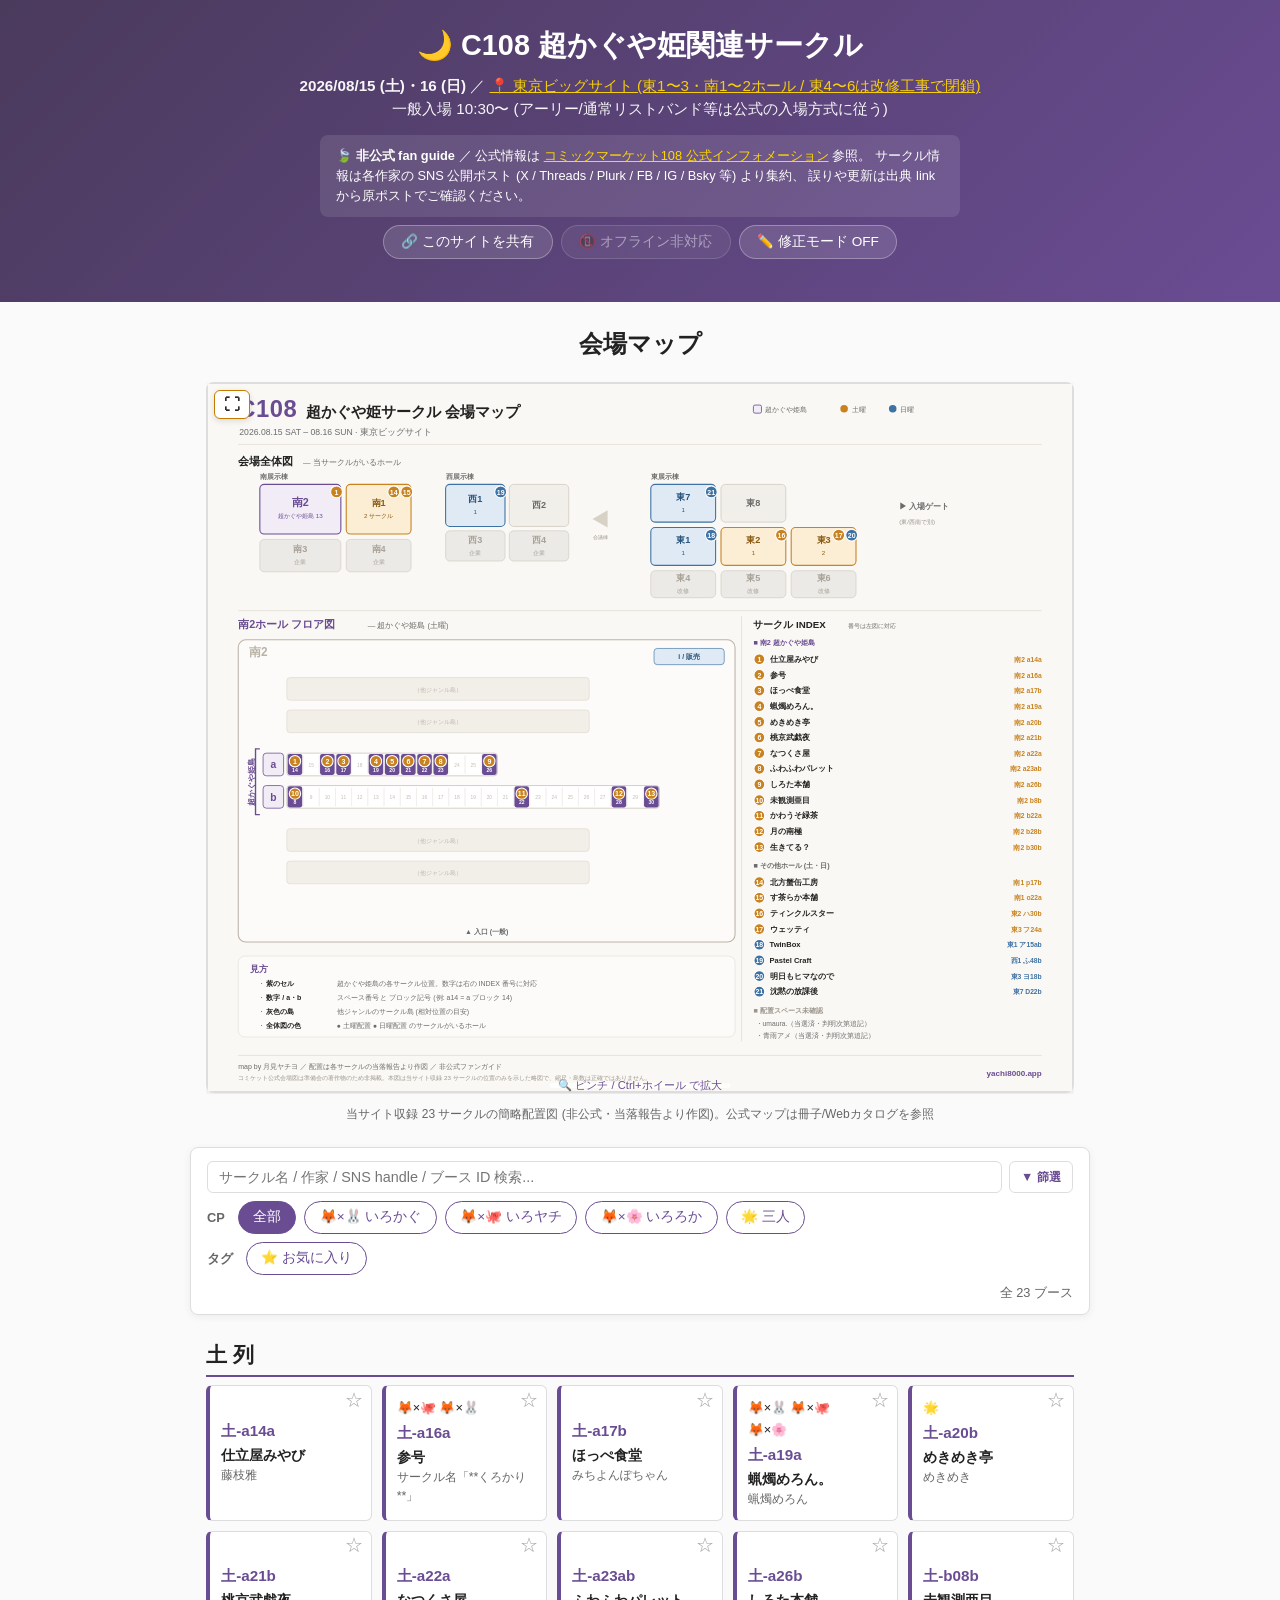
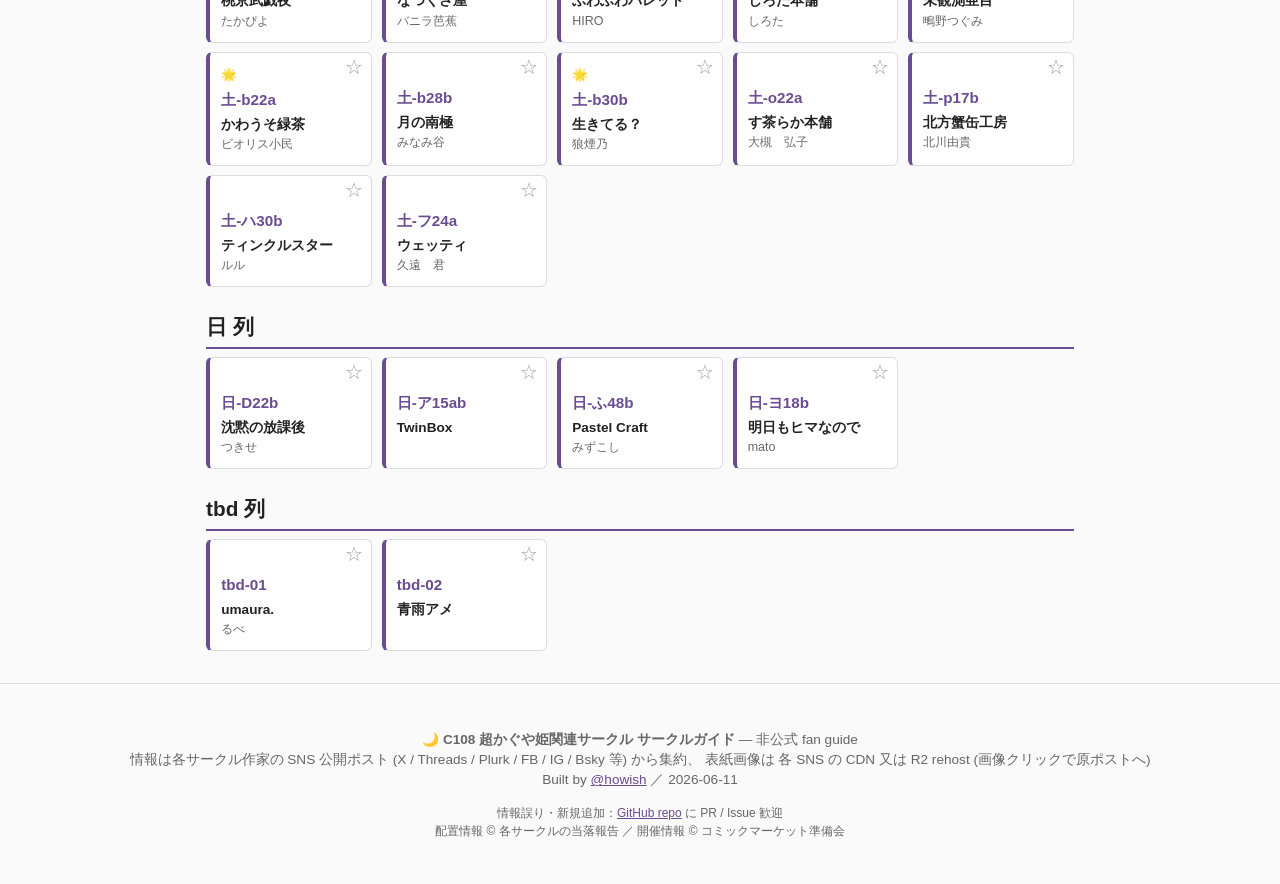
==== commit a1285ecb: "c108: redraw map as a venue floor plan (was a card directory) howish: the v1 schematic read as a web" ====
--- a/c108-2026-08/index.html
+++ b/c108-2026-08/index.html
@@ -7,9 +7,9 @@
      these defaults are crawler / first-paint fallbacks. -->
 <title>C108 超かぐや姫関連サークル</title>
 <meta name="description" content="2026/8/15-16 東京ビッグサイト C108 — 超かぐや姫！関連サークルの配置・新刊予定・X リンクを 1 ページで">
-<link rel="stylesheet" href="../event-shell.css?v=1781356967">
-<link rel="manifest" href="manifest.json?v=1781356967">
-<link rel="icon" type="image/svg+xml" href="../icon.svg?v=1781356967">
+<link rel="stylesheet" href="../event-shell.css?v=1781358930">
+<link rel="manifest" href="manifest.json?v=1781358930">
+<link rel="icon" type="image/svg+xml" href="../icon.svg?v=1781358930">
 
 <!-- OG / Twitter — also overwritten at runtime from event.js, but crawlers
      (FB / Twitter / Discord) usually only see the static HTML, so keep these
@@ -70,7 +70,7 @@
   <h2 id="map-section-title">会場マップ</h2>
   <div class="map-zoom-viewport" id="map-zoom-viewport">
     <div class="map-overlay-wrap">
-      <img id="venue-map" src="map.jpg?v=1781356967" alt="会場マップ" class="venue-map">
+      <img id="venue-map" src="map.jpg?v=1781358930" alt="会場マップ" class="venue-map">
       <svg id="venue-map-overlay" class="venue-map-overlay" viewBox="0 0 100 100" preserveAspectRatio="none" aria-hidden="true"></svg>
     </div>
     <button class="map-fullscreen-btn" id="map-fullscreen-btn" type="button" aria-label="全画面 / Fullscreen">⛶</button>
@@ -131,14 +131,14 @@
 
 <footer id="event-footer"></footer>
 
-<script src="event.js?v=1781356967"></script>
-<script src="../i18n.js?v=1781356967"></script>
-<script src="../_filters_base.js?v=1781356967"></script>
-<script src="filters.js?v=1781356967"></script>
-<script src="../profile-patterns.js?v=1781356967"></script>
-<script src="../platform-icons.js?v=1781356967"></script>
-<script src="../circles.js?v=1781356967"></script>
-<script src="data.js?v=1781356967"></script>
-<script src="../app.js?v=1781356967"></script>
+<script src="event.js?v=1781358930"></script>
+<script src="../i18n.js?v=1781358930"></script>
+<script src="../_filters_base.js?v=1781358930"></script>
+<script src="filters.js?v=1781358930"></script>
+<script src="../profile-patterns.js?v=1781358930"></script>
+<script src="../platform-icons.js?v=1781358930"></script>
+<script src="../circles.js?v=1781358930"></script>
+<script src="data.js?v=1781358930"></script>
+<script src="../app.js?v=1781358930"></script>
 </body>
 </html>
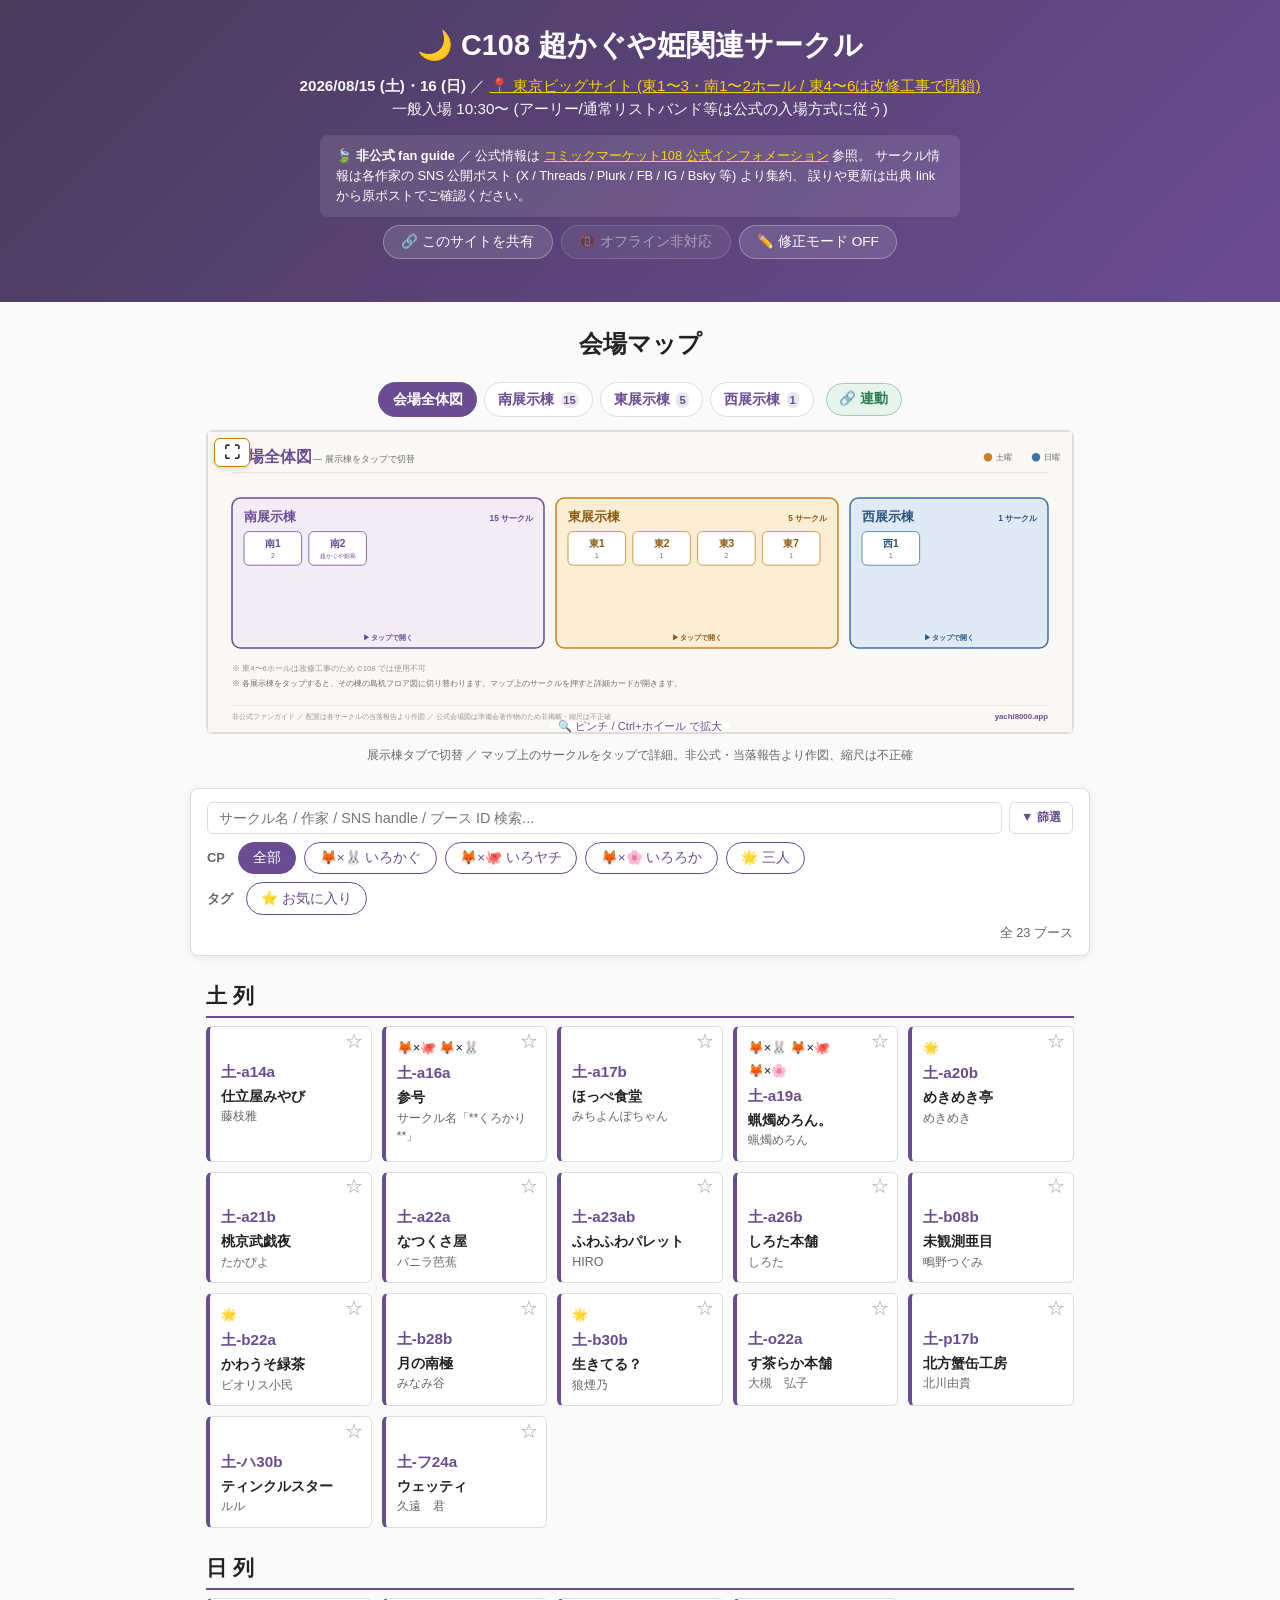
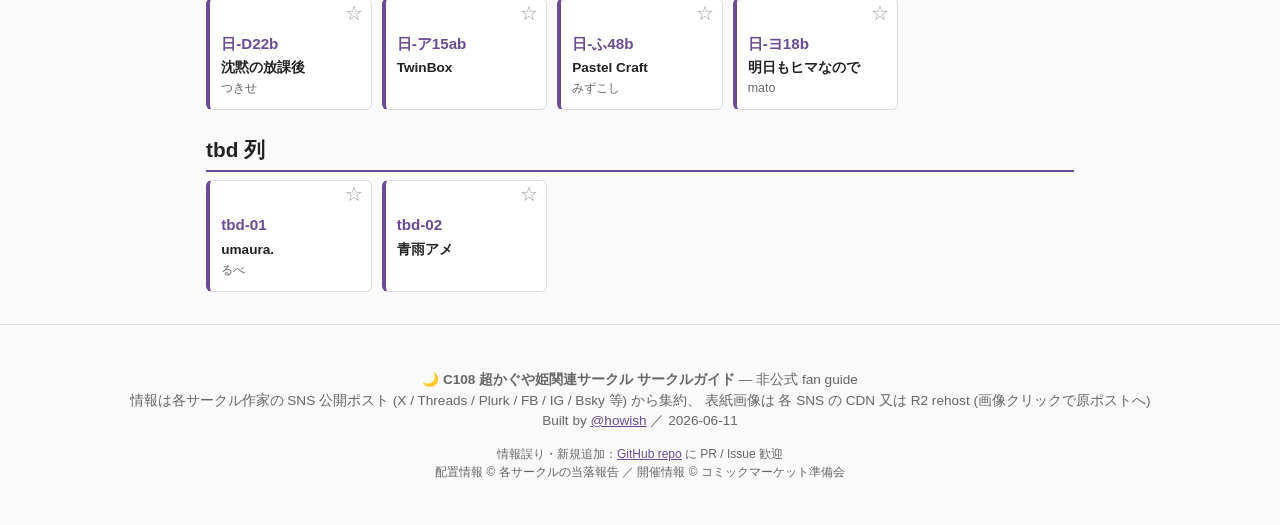
==== commit 8b8e898c: "c108: interactive multi-sub-map system (展示棟 selector + auto/all scope) Replaces the v2 floor-map ima" ====
--- a/c108-2026-08/index.html
+++ b/c108-2026-08/index.html
@@ -7,9 +7,9 @@
      these defaults are crawler / first-paint fallbacks. -->
 <title>C108 超かぐや姫関連サークル</title>
 <meta name="description" content="2026/8/15-16 東京ビッグサイト C108 — 超かぐや姫！関連サークルの配置・新刊予定・X リンクを 1 ページで">
-<link rel="stylesheet" href="../event-shell.css?v=1781358930">
-<link rel="manifest" href="manifest.json?v=1781358930">
-<link rel="icon" type="image/svg+xml" href="../icon.svg?v=1781358930">
+<link rel="stylesheet" href="../event-shell.css?v=1781366354">
+<link rel="manifest" href="manifest.json?v=1781366354">
+<link rel="icon" type="image/svg+xml" href="../icon.svg?v=1781366354">
 
 <!-- OG / Twitter — also overwritten at runtime from event.js, but crawlers
      (FB / Twitter / Discord) usually only see the static HTML, so keep these
@@ -70,7 +70,7 @@
   <h2 id="map-section-title">会場マップ</h2>
   <div class="map-zoom-viewport" id="map-zoom-viewport">
     <div class="map-overlay-wrap">
-      <img id="venue-map" src="map.jpg?v=1781358930" alt="会場マップ" class="venue-map">
+      <img id="venue-map" src="map.jpg?v=1781366354" alt="会場マップ" class="venue-map">
       <svg id="venue-map-overlay" class="venue-map-overlay" viewBox="0 0 100 100" preserveAspectRatio="none" aria-hidden="true"></svg>
     </div>
     <button class="map-fullscreen-btn" id="map-fullscreen-btn" type="button" aria-label="全画面 / Fullscreen">⛶</button>
@@ -131,14 +131,15 @@
 
 <footer id="event-footer"></footer>
 
-<script src="event.js?v=1781358930"></script>
-<script src="../i18n.js?v=1781358930"></script>
-<script src="../_filters_base.js?v=1781358930"></script>
-<script src="filters.js?v=1781358930"></script>
-<script src="../profile-patterns.js?v=1781358930"></script>
-<script src="../platform-icons.js?v=1781358930"></script>
-<script src="../circles.js?v=1781358930"></script>
-<script src="data.js?v=1781358930"></script>
-<script src="../app.js?v=1781358930"></script>
+<script src="event.js?v=1781366354"></script>
+<script src="../i18n.js?v=1781366354"></script>
+<script src="../_filters_base.js?v=1781366354"></script>
+<script src="filters.js?v=1781366354"></script>
+<script src="../profile-patterns.js?v=1781366354"></script>
+<script src="../platform-icons.js?v=1781366354"></script>
+<script src="submaps.js?v=1781366354"></script>
+<script src="../circles.js?v=1781366354"></script>
+<script src="data.js?v=1781366354"></script>
+<script src="../app.js?v=1781366354"></script>
 </body>
 </html>
--- a/event-shell.css
+++ b/event-shell.css
@@ -535,6 +535,78 @@
 }
 .venue-map-overlay rect.click-target:hover {
   fill: rgba(196, 123, 0, 0.18);
+}
+
+/* Sub-map (展示棟) tabs + 連動/全件 mode toggle — C108 multi-map only. */
+.submap-controls {
+  display: flex;
+  flex-wrap: wrap;
+  align-items: center;
+  justify-content: center;
+  gap: 0.5rem 0.75rem;
+  margin: 0.25rem auto 0.85rem;
+}
+.submap-tabs {
+  display: flex;
+  flex-wrap: wrap;
+  gap: 0.4rem;
+  justify-content: center;
+}
+.submap-tab {
+  font: inherit;
+  font-size: 0.9rem;
+  font-weight: 700;
+  color: var(--accent, #6a4c93);
+  background: #fff;
+  border: 1.5px solid var(--border, #ddd);
+  border-radius: 999px;
+  padding: 0.34rem 0.85rem;
+  cursor: pointer;
+  transition: background 0.12s, border-color 0.12s, color 0.12s;
+}
+.submap-tab:hover { border-color: var(--accent, #6a4c93); }
+.submap-tab.active {
+  background: var(--accent, #6a4c93);
+  border-color: var(--accent, #6a4c93);
+  color: #fff;
+}
+.submap-tab-count {
+  display: inline-block;
+  min-width: 1.1em;
+  padding: 0 0.25em;
+  margin-left: 0.2em;
+  font-size: 0.78em;
+  border-radius: 999px;
+  background: rgba(106, 76, 147, 0.14);
+  color: inherit;
+}
+.submap-tab.active .submap-tab-count { background: rgba(255, 255, 255, 0.28); }
+.submap-mode-btn {
+  font: inherit;
+  font-size: 0.85rem;
+  font-weight: 700;
+  color: #2a7d4f;
+  background: #e7f4ec;
+  border: 1.5px solid #9fcbb1;
+  border-radius: 999px;
+  padding: 0.34rem 0.8rem;
+  cursor: pointer;
+  white-space: nowrap;
+}
+.submap-mode-btn.all {
+  color: #8a5a12;
+  background: #fbeed5;
+  border-color: #e0b774;
+}
+.venue-map-overlay rect.area-target {
+  fill: transparent;
+  stroke: transparent;
+  pointer-events: all;
+  cursor: pointer;
+  transition: fill 0.12s;
+}
+.venue-map-overlay rect.area-target:hover {
+  fill: rgba(106, 76, 147, 0.12);
 }
 
 .map-popup {
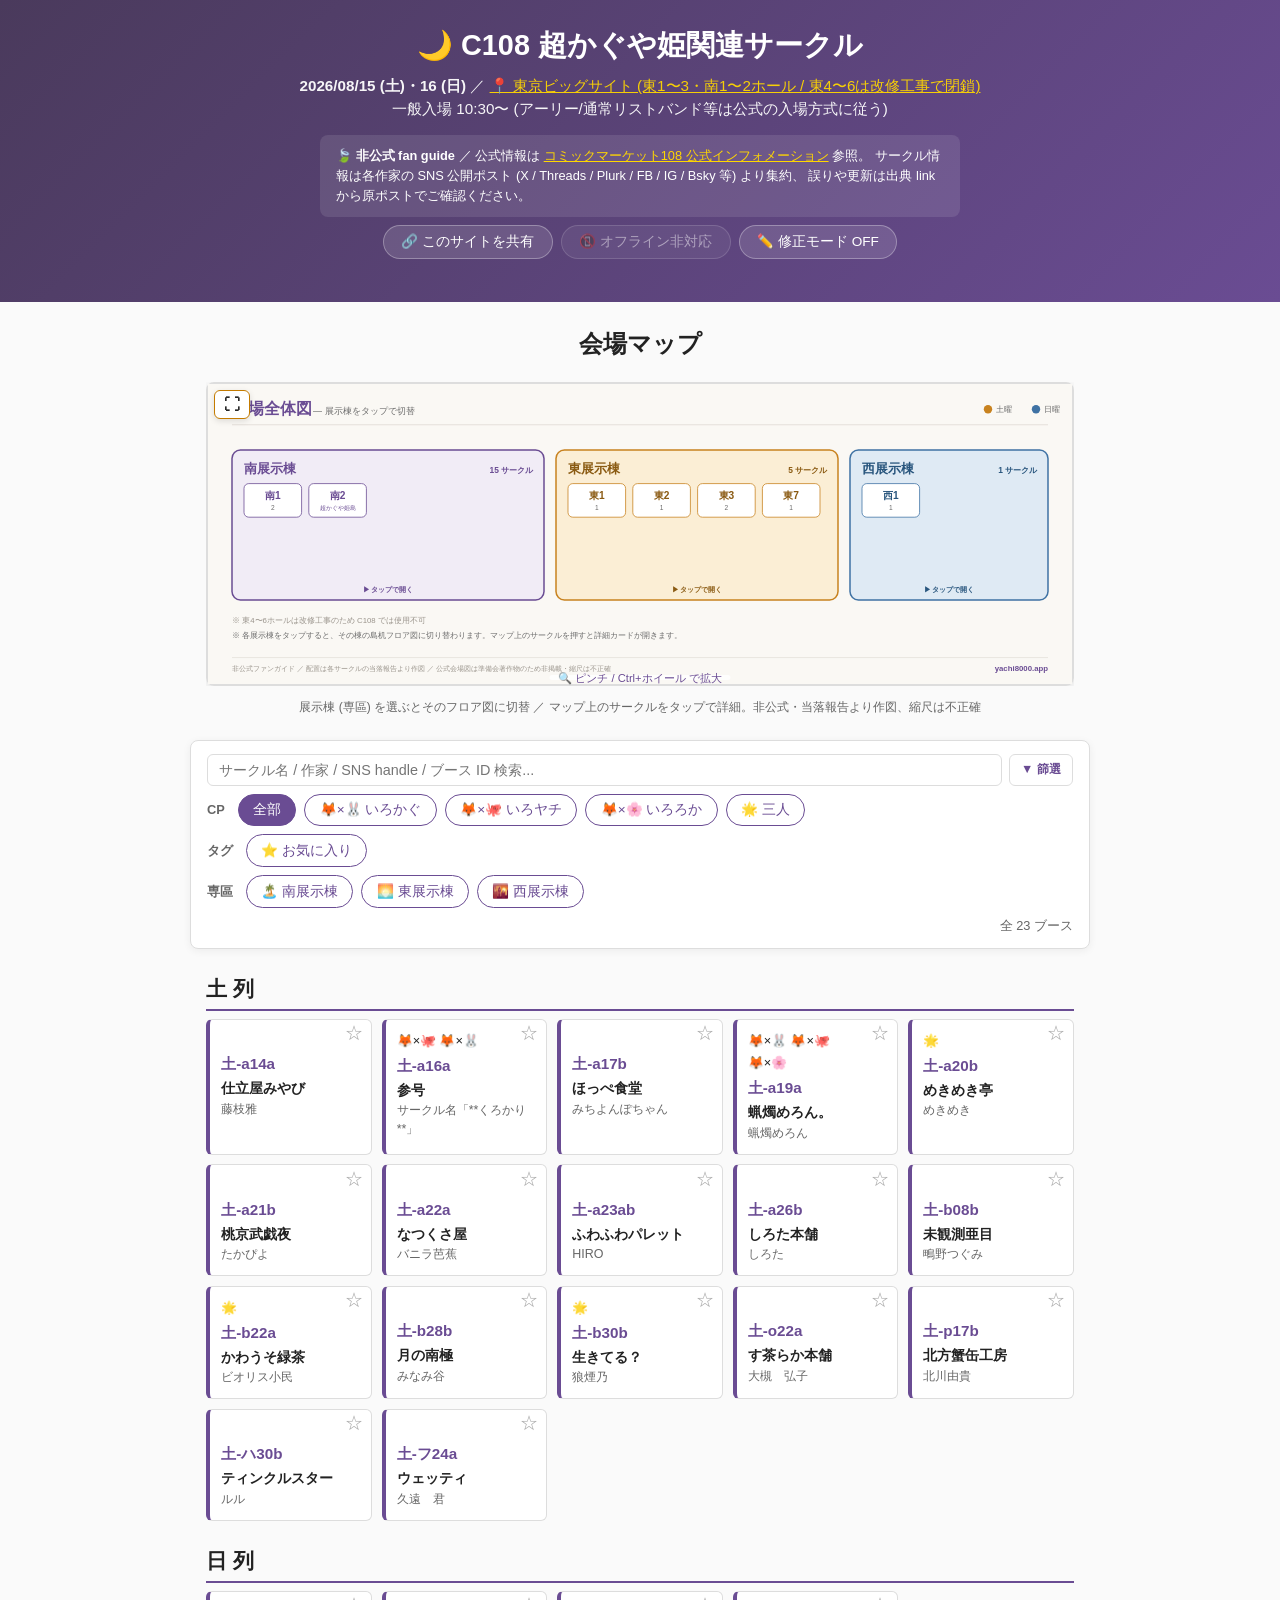
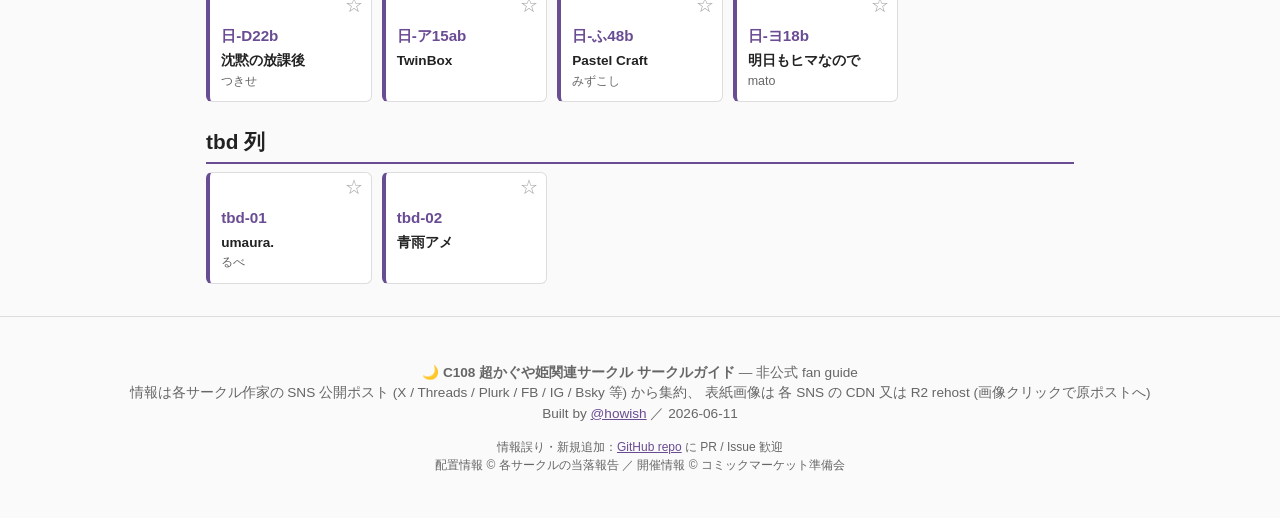
==== commit d6baee4a: "c108: refit map onto the existing area-filter system (drop bespoke code) Previous commit baked a C10" ====
--- a/c108-2026-08/index.html
+++ b/c108-2026-08/index.html
@@ -7,9 +7,9 @@
      these defaults are crawler / first-paint fallbacks. -->
 <title>C108 超かぐや姫関連サークル</title>
 <meta name="description" content="2026/8/15-16 東京ビッグサイト C108 — 超かぐや姫！関連サークルの配置・新刊予定・X リンクを 1 ページで">
-<link rel="stylesheet" href="../event-shell.css?v=1781366354">
-<link rel="manifest" href="manifest.json?v=1781366354">
-<link rel="icon" type="image/svg+xml" href="../icon.svg?v=1781366354">
+<link rel="stylesheet" href="../event-shell.css?v=1781368048">
+<link rel="manifest" href="manifest.json?v=1781368048">
+<link rel="icon" type="image/svg+xml" href="../icon.svg?v=1781368048">
 
 <!-- OG / Twitter — also overwritten at runtime from event.js, but crawlers
      (FB / Twitter / Discord) usually only see the static HTML, so keep these
@@ -70,7 +70,7 @@
   <h2 id="map-section-title">会場マップ</h2>
   <div class="map-zoom-viewport" id="map-zoom-viewport">
     <div class="map-overlay-wrap">
-      <img id="venue-map" src="map.jpg?v=1781366354" alt="会場マップ" class="venue-map">
+      <img id="venue-map" src="map.jpg?v=1781368048" alt="会場マップ" class="venue-map">
       <svg id="venue-map-overlay" class="venue-map-overlay" viewBox="0 0 100 100" preserveAspectRatio="none" aria-hidden="true"></svg>
     </div>
     <button class="map-fullscreen-btn" id="map-fullscreen-btn" type="button" aria-label="全画面 / Fullscreen">⛶</button>
@@ -131,15 +131,16 @@
 
 <footer id="event-footer"></footer>
 
-<script src="event.js?v=1781366354"></script>
-<script src="../i18n.js?v=1781366354"></script>
-<script src="../_filters_base.js?v=1781366354"></script>
-<script src="filters.js?v=1781366354"></script>
-<script src="../profile-patterns.js?v=1781366354"></script>
-<script src="../platform-icons.js?v=1781366354"></script>
-<script src="submaps.js?v=1781366354"></script>
-<script src="../circles.js?v=1781366354"></script>
-<script src="data.js?v=1781366354"></script>
-<script src="../app.js?v=1781366354"></script>
+<script src="event.js?v=1781368048"></script>
+<script src="../i18n.js?v=1781368048"></script>
+<script src="../_filters_base.js?v=1781368048"></script>
+<script src="filters.js?v=1781368048"></script>
+<script src="../profile-patterns.js?v=1781368048"></script>
+<script src="../platform-icons.js?v=1781368048"></script>
+<script src="maps.js?v=1781368048"></script>
+<script src="area-map.js?v=1781368048"></script>
+<script src="../circles.js?v=1781368048"></script>
+<script src="data.js?v=1781368048"></script>
+<script src="../app.js?v=1781368048"></script>
 </body>
 </html>
--- a/event-shell.css
+++ b/event-shell.css
@@ -537,67 +537,8 @@
   fill: rgba(196, 123, 0, 0.18);
 }
 
-/* Sub-map (展示棟) tabs + 連動/全件 mode toggle — C108 multi-map only. */
-.submap-controls {
-  display: flex;
-  flex-wrap: wrap;
-  align-items: center;
-  justify-content: center;
-  gap: 0.5rem 0.75rem;
-  margin: 0.25rem auto 0.85rem;
-}
-.submap-tabs {
-  display: flex;
-  flex-wrap: wrap;
-  gap: 0.4rem;
-  justify-content: center;
-}
-.submap-tab {
-  font: inherit;
-  font-size: 0.9rem;
-  font-weight: 700;
-  color: var(--accent, #6a4c93);
-  background: #fff;
-  border: 1.5px solid var(--border, #ddd);
-  border-radius: 999px;
-  padding: 0.34rem 0.85rem;
-  cursor: pointer;
-  transition: background 0.12s, border-color 0.12s, color 0.12s;
-}
-.submap-tab:hover { border-color: var(--accent, #6a4c93); }
-.submap-tab.active {
-  background: var(--accent, #6a4c93);
-  border-color: var(--accent, #6a4c93);
-  color: #fff;
-}
-.submap-tab-count {
-  display: inline-block;
-  min-width: 1.1em;
-  padding: 0 0.25em;
-  margin-left: 0.2em;
-  font-size: 0.78em;
-  border-radius: 999px;
-  background: rgba(106, 76, 147, 0.14);
-  color: inherit;
-}
-.submap-tab.active .submap-tab-count { background: rgba(255, 255, 255, 0.28); }
-.submap-mode-btn {
-  font: inherit;
-  font-size: 0.85rem;
-  font-weight: 700;
-  color: #2a7d4f;
-  background: #e7f4ec;
-  border: 1.5px solid #9fcbb1;
-  border-radius: 999px;
-  padding: 0.34rem 0.8rem;
-  cursor: pointer;
-  white-space: nowrap;
-}
-.submap-mode-btn.all {
-  color: #8a5a12;
-  background: #fbeed5;
-  border-color: #e0b774;
-}
+/* Clickable building regions on the C108 overview map (set by the
+ * per-area map script; click → activate that 展示棟's area filter). */
 .venue-map-overlay rect.area-target {
   fill: transparent;
   stroke: transparent;
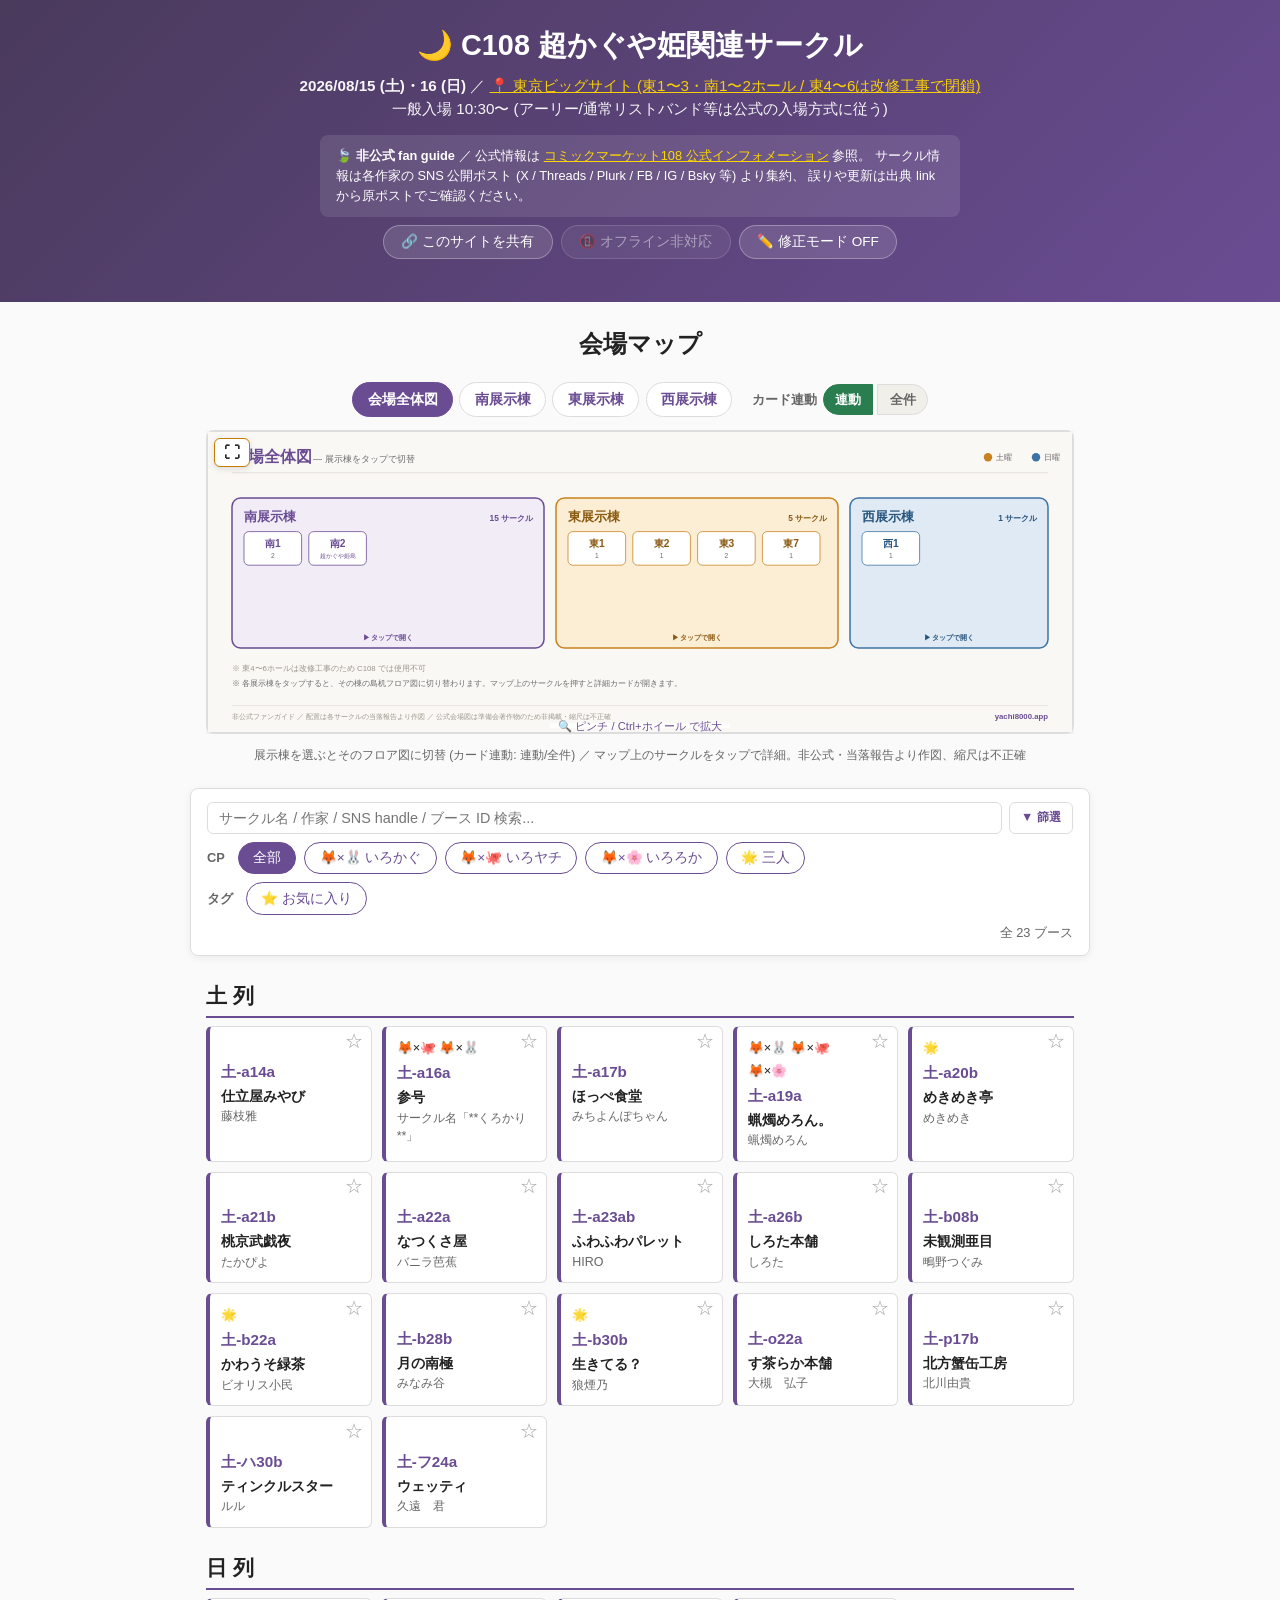
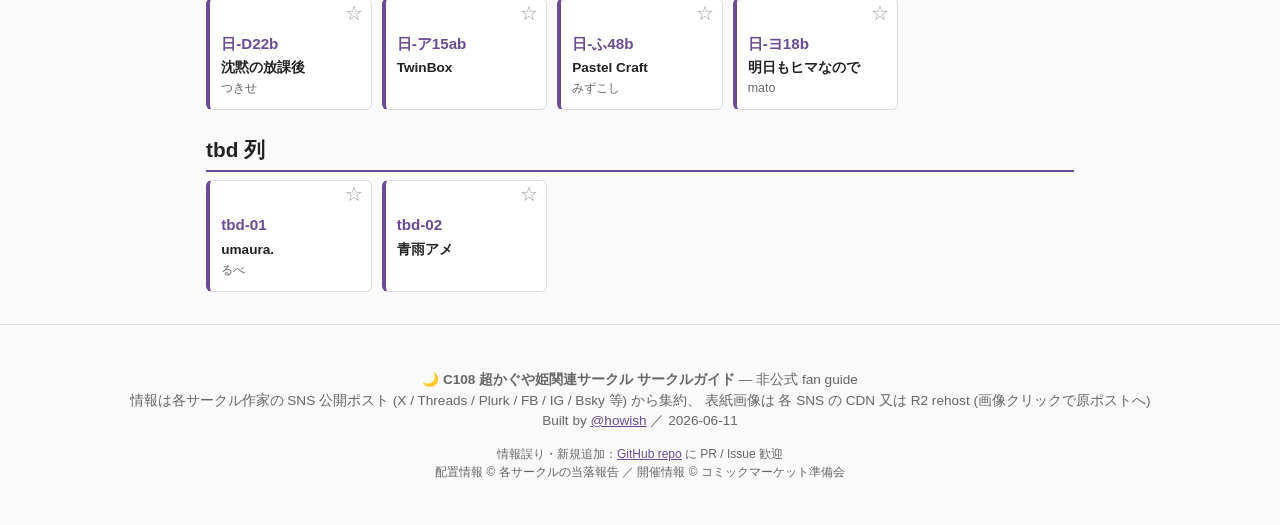
==== commit fc940892: "c108 map: exclusive 展示棟 selector + 連動/全件 toggle; drop names from map Refines the per-area map per ho" ====
--- a/c108-2026-08/index.html
+++ b/c108-2026-08/index.html
@@ -7,9 +7,9 @@
      these defaults are crawler / first-paint fallbacks. -->
 <title>C108 超かぐや姫関連サークル</title>
 <meta name="description" content="2026/8/15-16 東京ビッグサイト C108 — 超かぐや姫！関連サークルの配置・新刊予定・X リンクを 1 ページで">
-<link rel="stylesheet" href="../event-shell.css?v=1781368048">
-<link rel="manifest" href="manifest.json?v=1781368048">
-<link rel="icon" type="image/svg+xml" href="../icon.svg?v=1781368048">
+<link rel="stylesheet" href="../event-shell.css?v=1781374806">
+<link rel="manifest" href="manifest.json?v=1781374806">
+<link rel="icon" type="image/svg+xml" href="../icon.svg?v=1781374806">
 
 <!-- OG / Twitter — also overwritten at runtime from event.js, but crawlers
      (FB / Twitter / Discord) usually only see the static HTML, so keep these
@@ -70,7 +70,7 @@
   <h2 id="map-section-title">会場マップ</h2>
   <div class="map-zoom-viewport" id="map-zoom-viewport">
     <div class="map-overlay-wrap">
-      <img id="venue-map" src="map.jpg?v=1781368048" alt="会場マップ" class="venue-map">
+      <img id="venue-map" src="map.jpg?v=1781374806" alt="会場マップ" class="venue-map">
       <svg id="venue-map-overlay" class="venue-map-overlay" viewBox="0 0 100 100" preserveAspectRatio="none" aria-hidden="true"></svg>
     </div>
     <button class="map-fullscreen-btn" id="map-fullscreen-btn" type="button" aria-label="全画面 / Fullscreen">⛶</button>
@@ -131,16 +131,16 @@
 
 <footer id="event-footer"></footer>
 
-<script src="event.js?v=1781368048"></script>
-<script src="../i18n.js?v=1781368048"></script>
-<script src="../_filters_base.js?v=1781368048"></script>
-<script src="filters.js?v=1781368048"></script>
-<script src="../profile-patterns.js?v=1781368048"></script>
-<script src="../platform-icons.js?v=1781368048"></script>
-<script src="maps.js?v=1781368048"></script>
-<script src="area-map.js?v=1781368048"></script>
-<script src="../circles.js?v=1781368048"></script>
-<script src="data.js?v=1781368048"></script>
-<script src="../app.js?v=1781368048"></script>
+<script src="event.js?v=1781374806"></script>
+<script src="../i18n.js?v=1781374806"></script>
+<script src="../_filters_base.js?v=1781374806"></script>
+<script src="filters.js?v=1781374806"></script>
+<script src="../profile-patterns.js?v=1781374806"></script>
+<script src="../platform-icons.js?v=1781374806"></script>
+<script src="maps.js?v=1781374806"></script>
+<script src="area-map.js?v=1781374806"></script>
+<script src="../circles.js?v=1781374806"></script>
+<script src="data.js?v=1781374806"></script>
+<script src="../app.js?v=1781374806"></script>
 </body>
 </html>
--- a/event-shell.css
+++ b/event-shell.css
@@ -537,8 +537,43 @@
   fill: rgba(196, 123, 0, 0.18);
 }
 
-/* Clickable building regions on the C108 overview map (set by the
- * per-area map script; click → activate that 展示棟's area filter). */
+/* C108 sub-map controls (rendered by area-map.js): an exclusive 展示棟
+ * selector + a カード連動 auto/all toggle. Styling only — logic is in the
+ * event's own script, shared app.js stays generic. */
+.submap-controls {
+  display: flex;
+  flex-wrap: wrap;
+  align-items: center;
+  justify-content: center;
+  gap: 0.5rem 1.25rem;
+  margin: 0.25rem auto 0.85rem;
+}
+.submap-tabs { display: flex; flex-wrap: wrap; gap: 0.4rem; justify-content: center; }
+.submap-tab {
+  font: inherit; font-size: 0.9rem; font-weight: 700;
+  color: var(--accent, #6a4c93); background: #fff;
+  border: 1.5px solid var(--border, #ddd); border-radius: 999px;
+  padding: 0.34rem 0.9rem; cursor: pointer;
+  transition: background 0.12s, border-color 0.12s, color 0.12s;
+}
+.submap-tab:hover { border-color: var(--accent, #6a4c93); }
+.submap-tab.active {
+  background: var(--accent, #6a4c93); border-color: var(--accent, #6a4c93);
+  color: #fff;
+}
+.submap-link { display: inline-flex; align-items: center; gap: 0.35rem; }
+.submap-link-label { font-size: 0.8rem; font-weight: 700; color: var(--text-muted, #666); }
+.submap-link-btn {
+  font: inherit; font-size: 0.82rem; font-weight: 700;
+  color: var(--text-muted, #666); background: #f1efe9;
+  border: 1.5px solid var(--border, #ddd);
+  padding: 0.28rem 0.7rem; cursor: pointer;
+}
+.submap-link-btn:first-of-type { border-radius: 999px 0 0 999px; }
+.submap-link-btn:last-of-type { border-radius: 0 999px 999px 0; margin-left: -1.5px; }
+.submap-link-btn.active {
+  color: #fff; background: #2a7d4f; border-color: #2a7d4f;
+}
 .venue-map-overlay rect.area-target {
   fill: transparent;
   stroke: transparent;
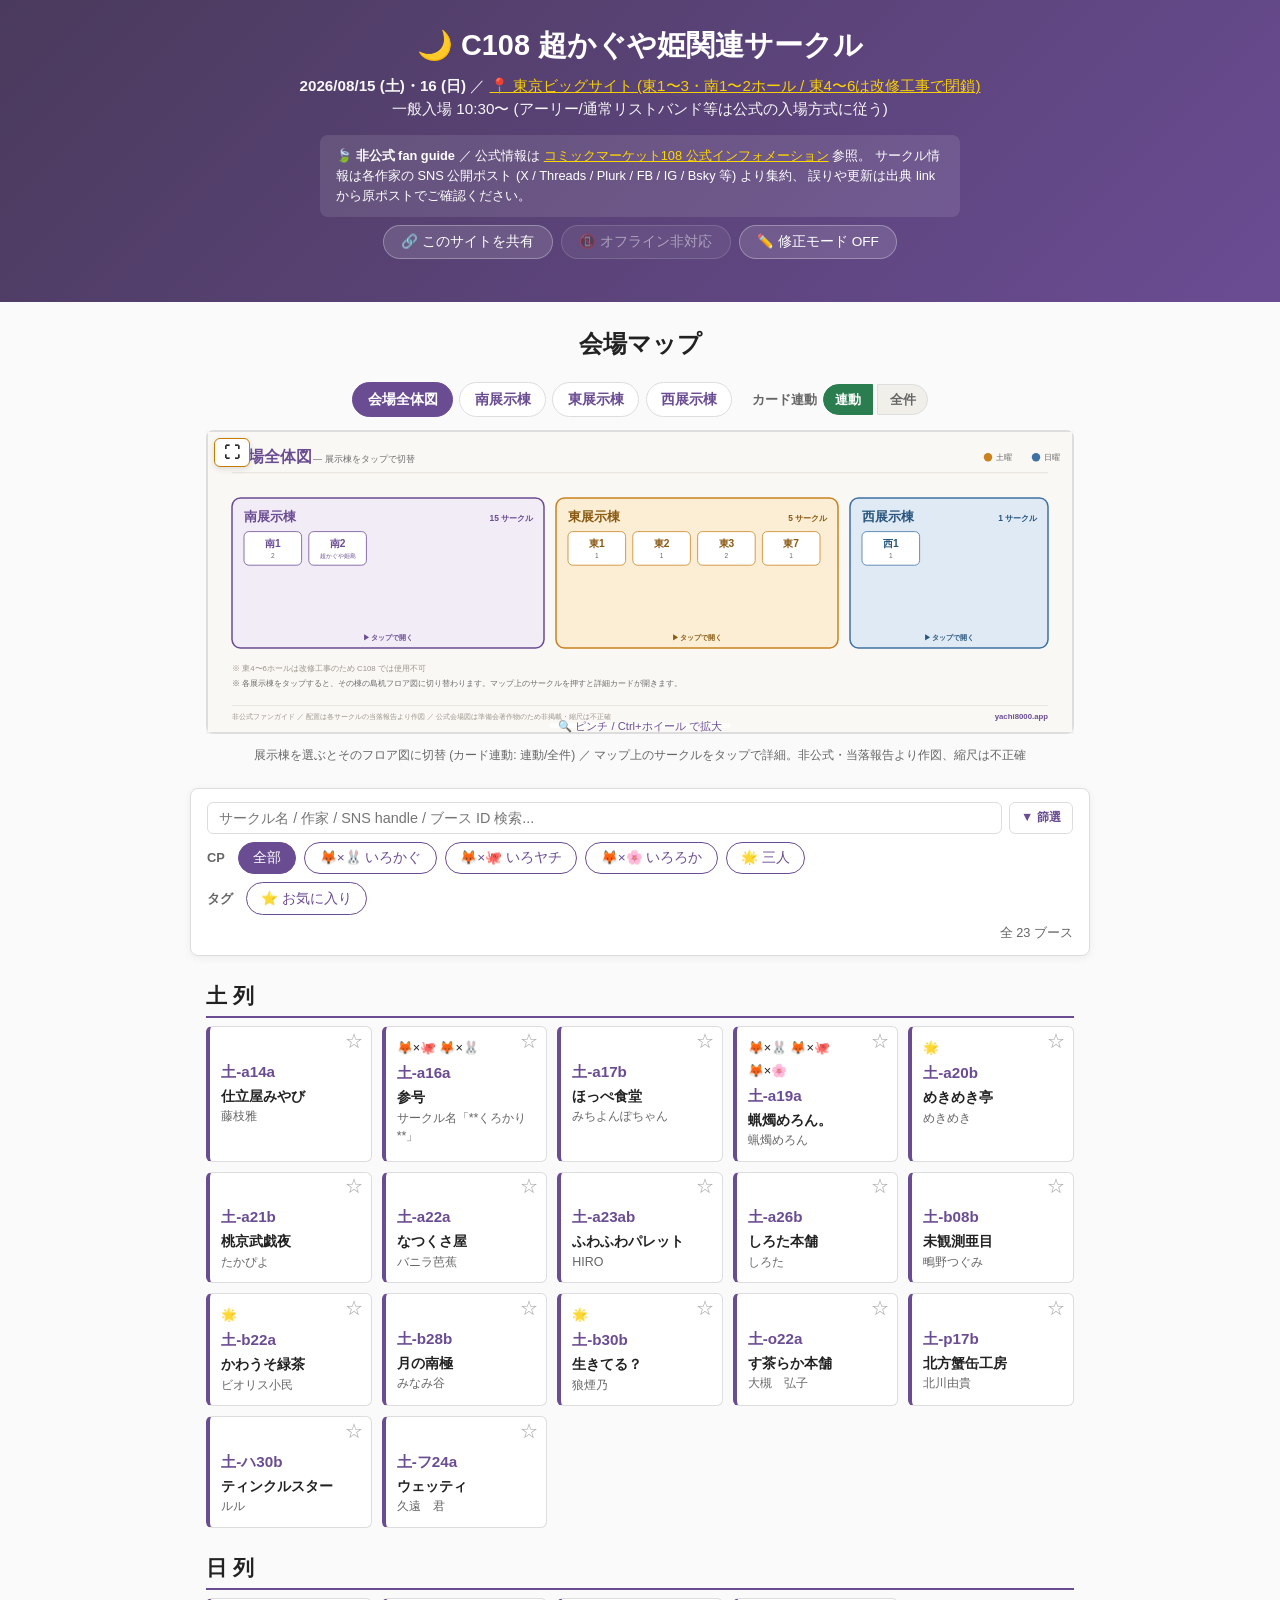
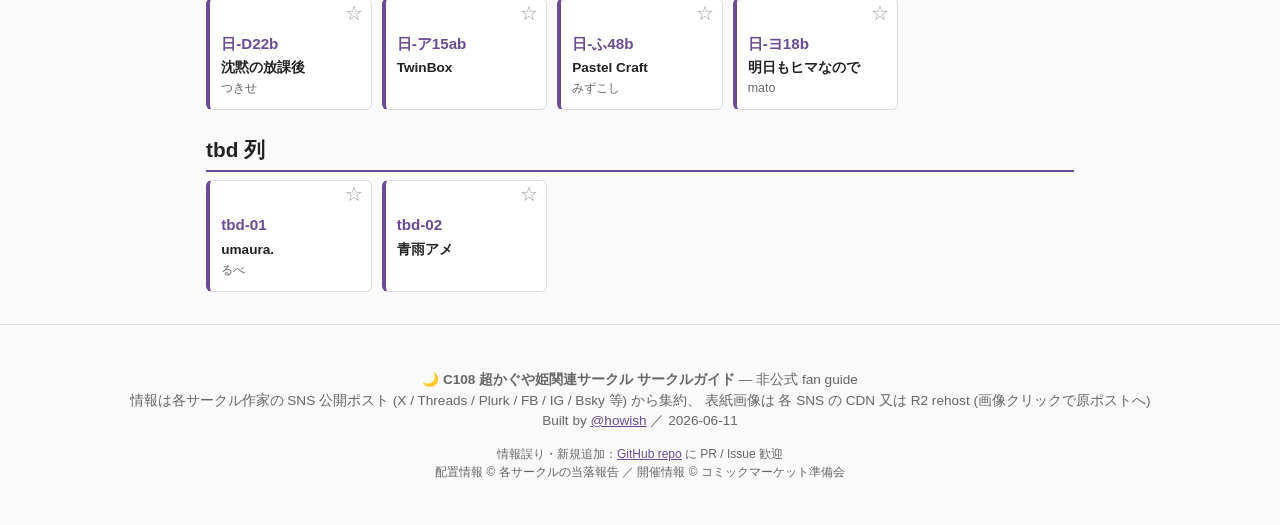
==== commit b2336816: "cache: bring dynamically-loaded map SVGs into the bust system + SW v7 howish hit a stale map after d" ====
--- a/c108-2026-08/index.html
+++ b/c108-2026-08/index.html
@@ -7,9 +7,9 @@
      these defaults are crawler / first-paint fallbacks. -->
 <title>C108 超かぐや姫関連サークル</title>
 <meta name="description" content="2026/8/15-16 東京ビッグサイト C108 — 超かぐや姫！関連サークルの配置・新刊予定・X リンクを 1 ページで">
-<link rel="stylesheet" href="../event-shell.css?v=1781374806">
-<link rel="manifest" href="manifest.json?v=1781374806">
-<link rel="icon" type="image/svg+xml" href="../icon.svg?v=1781374806">
+<link rel="stylesheet" href="../event-shell.css?v=1781378735">
+<link rel="manifest" href="manifest.json?v=1781378735">
+<link rel="icon" type="image/svg+xml" href="../icon.svg?v=1781378735">
 
 <!-- OG / Twitter — also overwritten at runtime from event.js, but crawlers
      (FB / Twitter / Discord) usually only see the static HTML, so keep these
@@ -70,7 +70,7 @@
   <h2 id="map-section-title">会場マップ</h2>
   <div class="map-zoom-viewport" id="map-zoom-viewport">
     <div class="map-overlay-wrap">
-      <img id="venue-map" src="map.jpg?v=1781374806" alt="会場マップ" class="venue-map">
+      <img id="venue-map" src="map.jpg?v=1781378735" alt="会場マップ" class="venue-map">
       <svg id="venue-map-overlay" class="venue-map-overlay" viewBox="0 0 100 100" preserveAspectRatio="none" aria-hidden="true"></svg>
     </div>
     <button class="map-fullscreen-btn" id="map-fullscreen-btn" type="button" aria-label="全画面 / Fullscreen">⛶</button>
@@ -131,16 +131,16 @@
 
 <footer id="event-footer"></footer>
 
-<script src="event.js?v=1781374806"></script>
-<script src="../i18n.js?v=1781374806"></script>
-<script src="../_filters_base.js?v=1781374806"></script>
-<script src="filters.js?v=1781374806"></script>
-<script src="../profile-patterns.js?v=1781374806"></script>
-<script src="../platform-icons.js?v=1781374806"></script>
-<script src="maps.js?v=1781374806"></script>
-<script src="area-map.js?v=1781374806"></script>
-<script src="../circles.js?v=1781374806"></script>
-<script src="data.js?v=1781374806"></script>
-<script src="../app.js?v=1781374806"></script>
+<script src="event.js?v=1781378735"></script>
+<script src="../i18n.js?v=1781378735"></script>
+<script src="../_filters_base.js?v=1781378735"></script>
+<script src="filters.js?v=1781378735"></script>
+<script src="../profile-patterns.js?v=1781378735"></script>
+<script src="../platform-icons.js?v=1781378735"></script>
+<script src="maps.js?v=1781378735"></script>
+<script src="area-map.js?v=1781378735"></script>
+<script src="../circles.js?v=1781378735"></script>
+<script src="data.js?v=1781378735"></script>
+<script src="../app.js?v=1781378735"></script>
 </body>
 </html>
